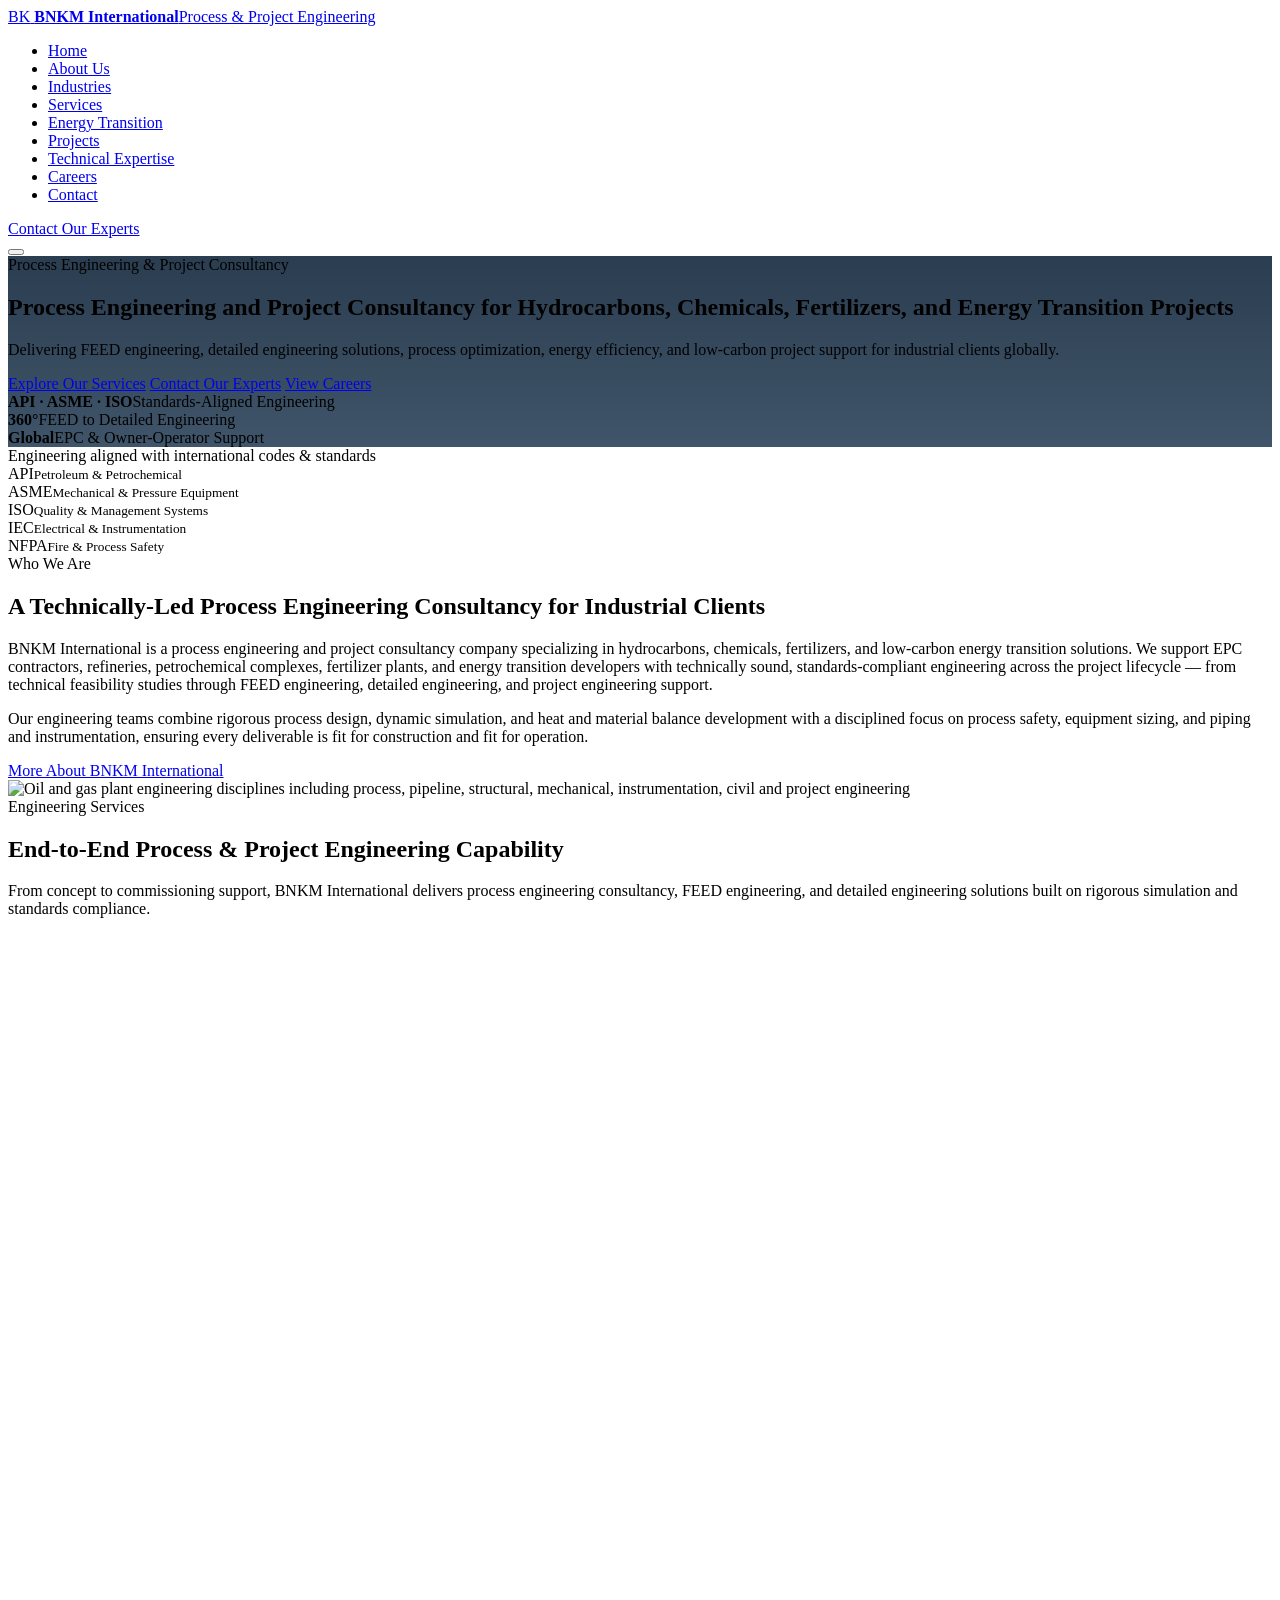
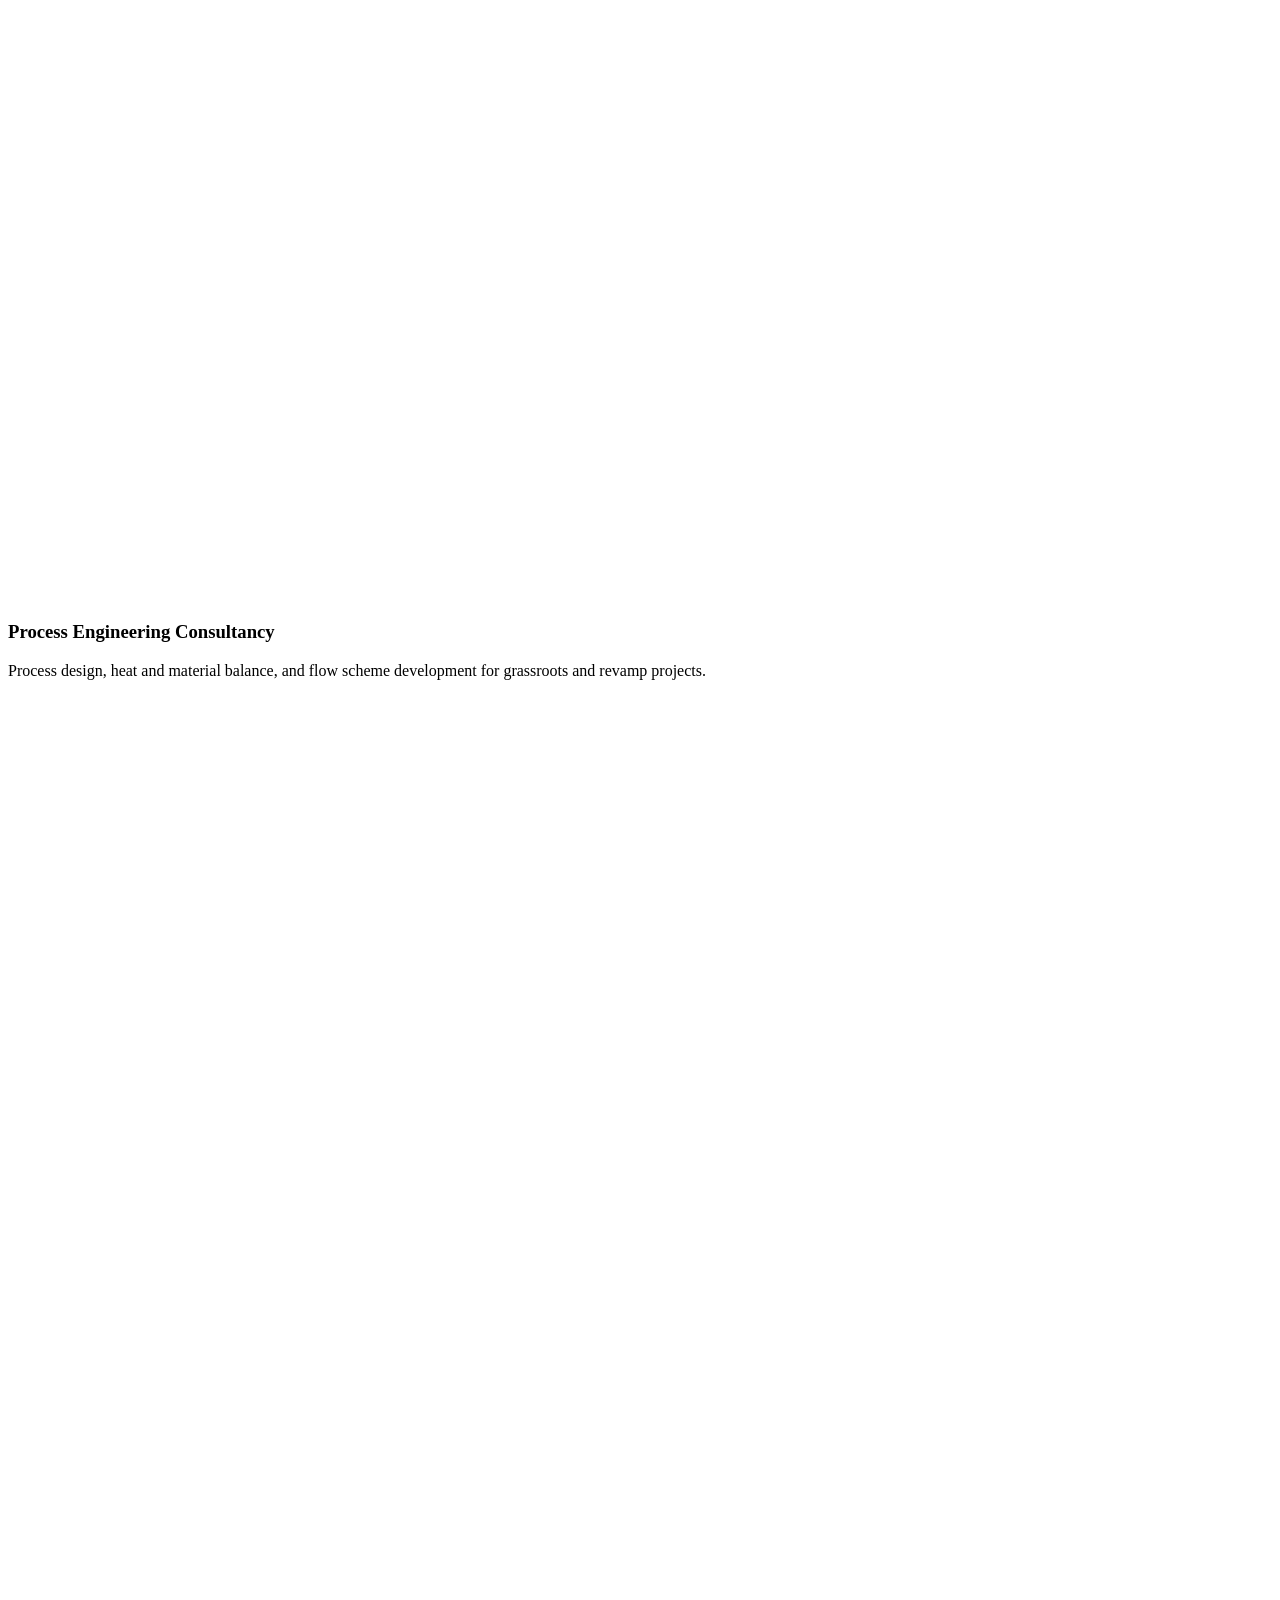
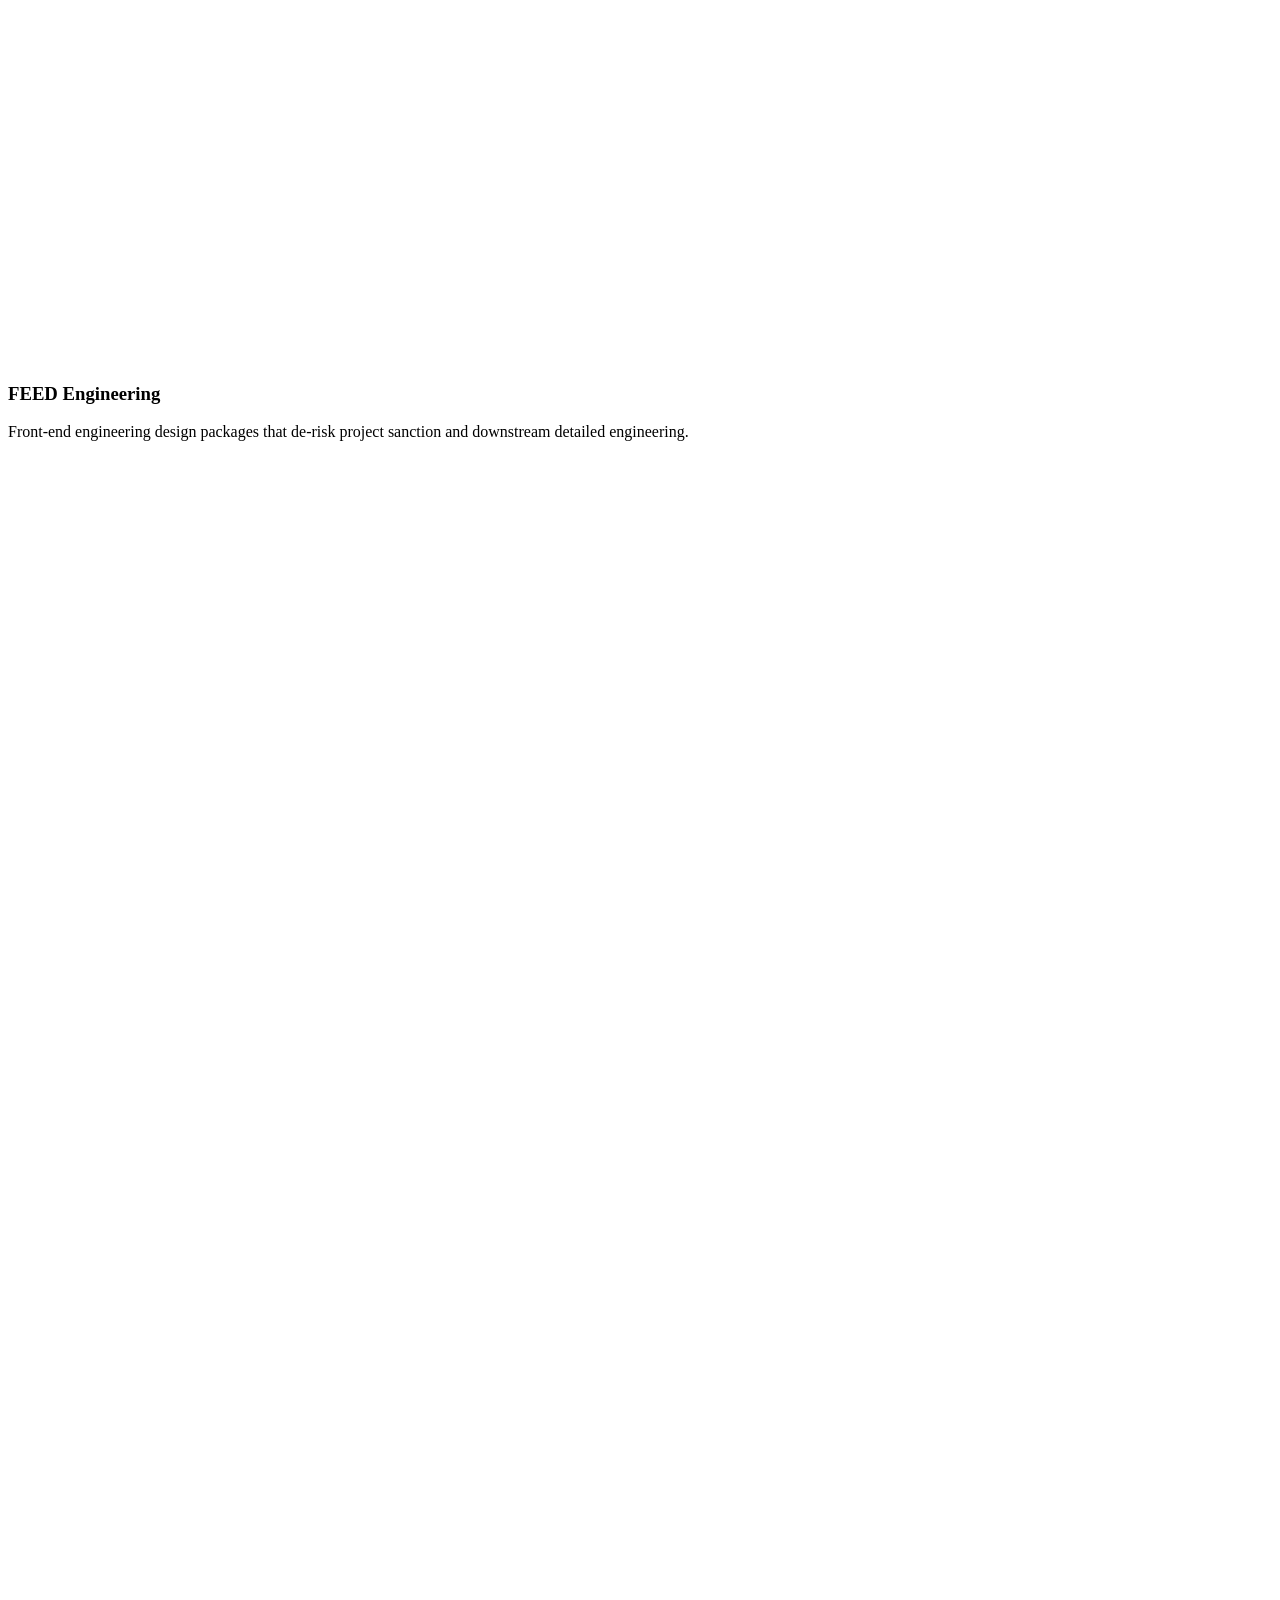
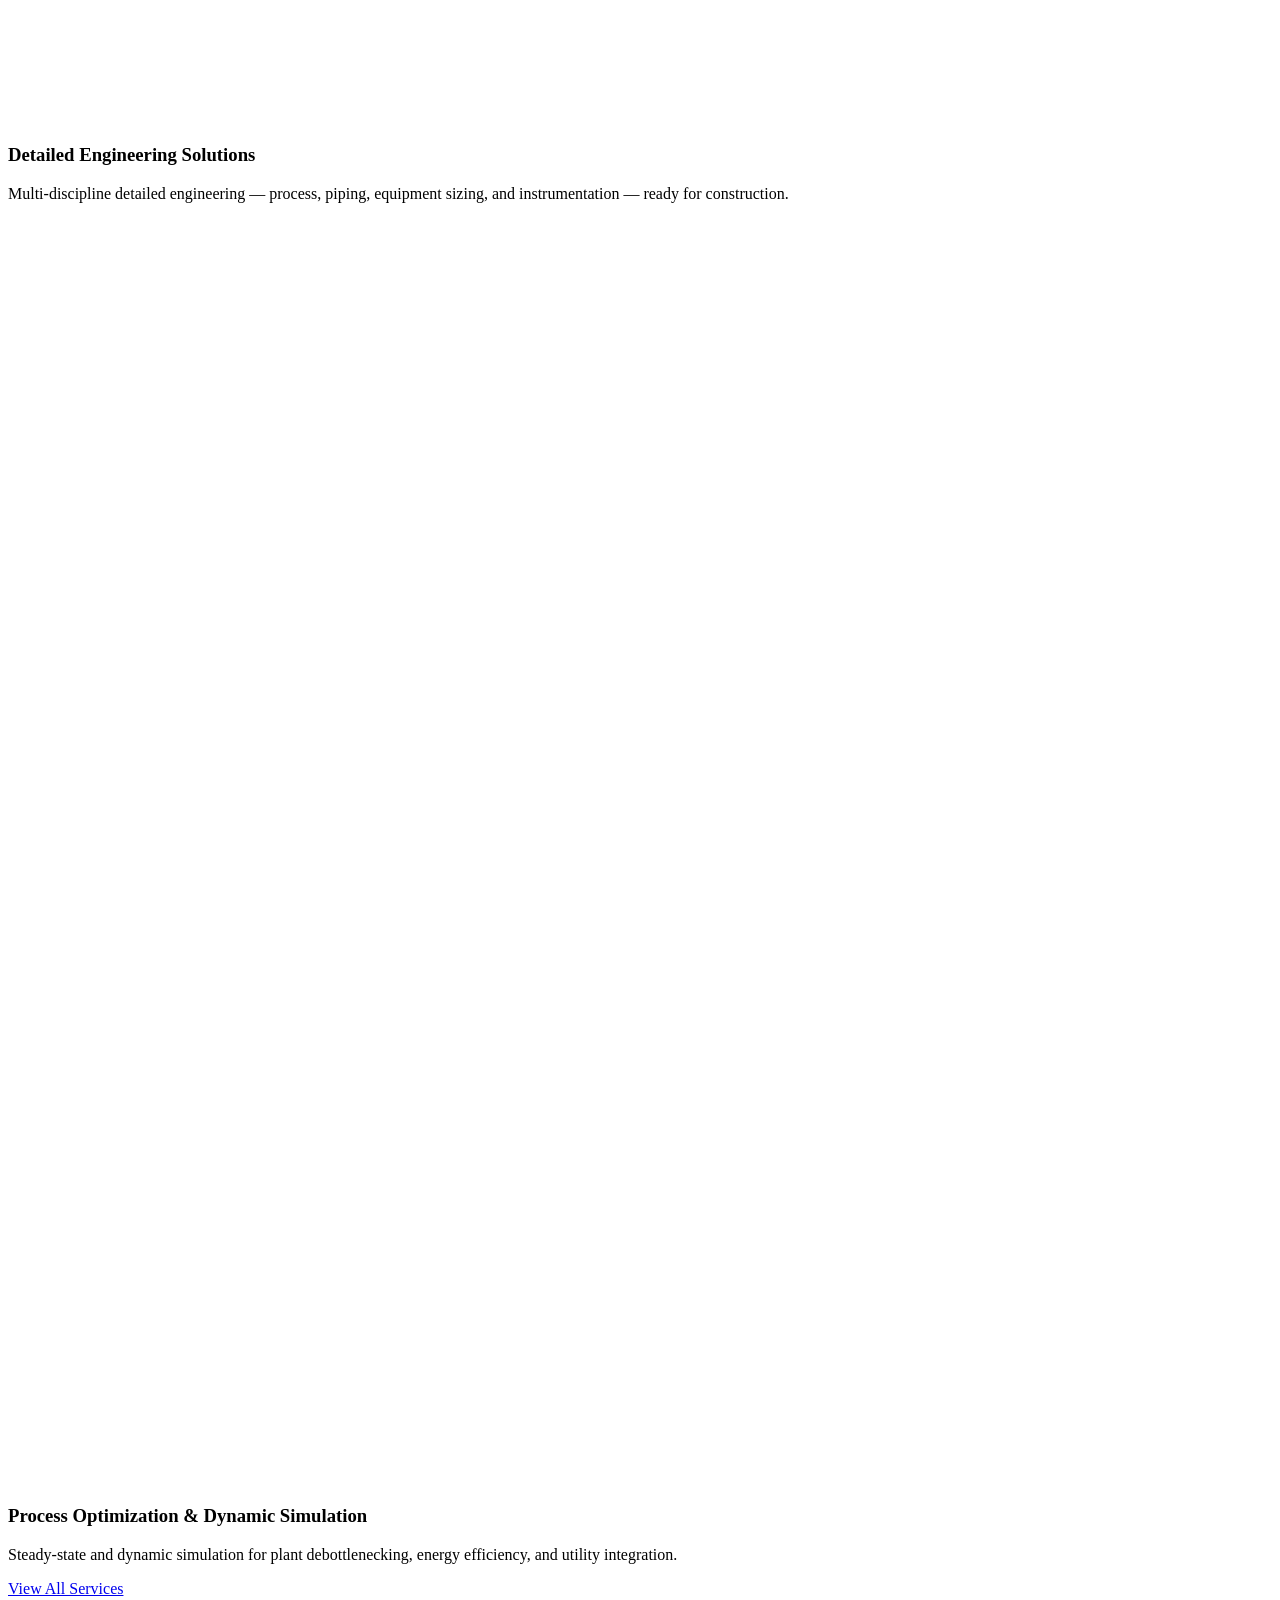
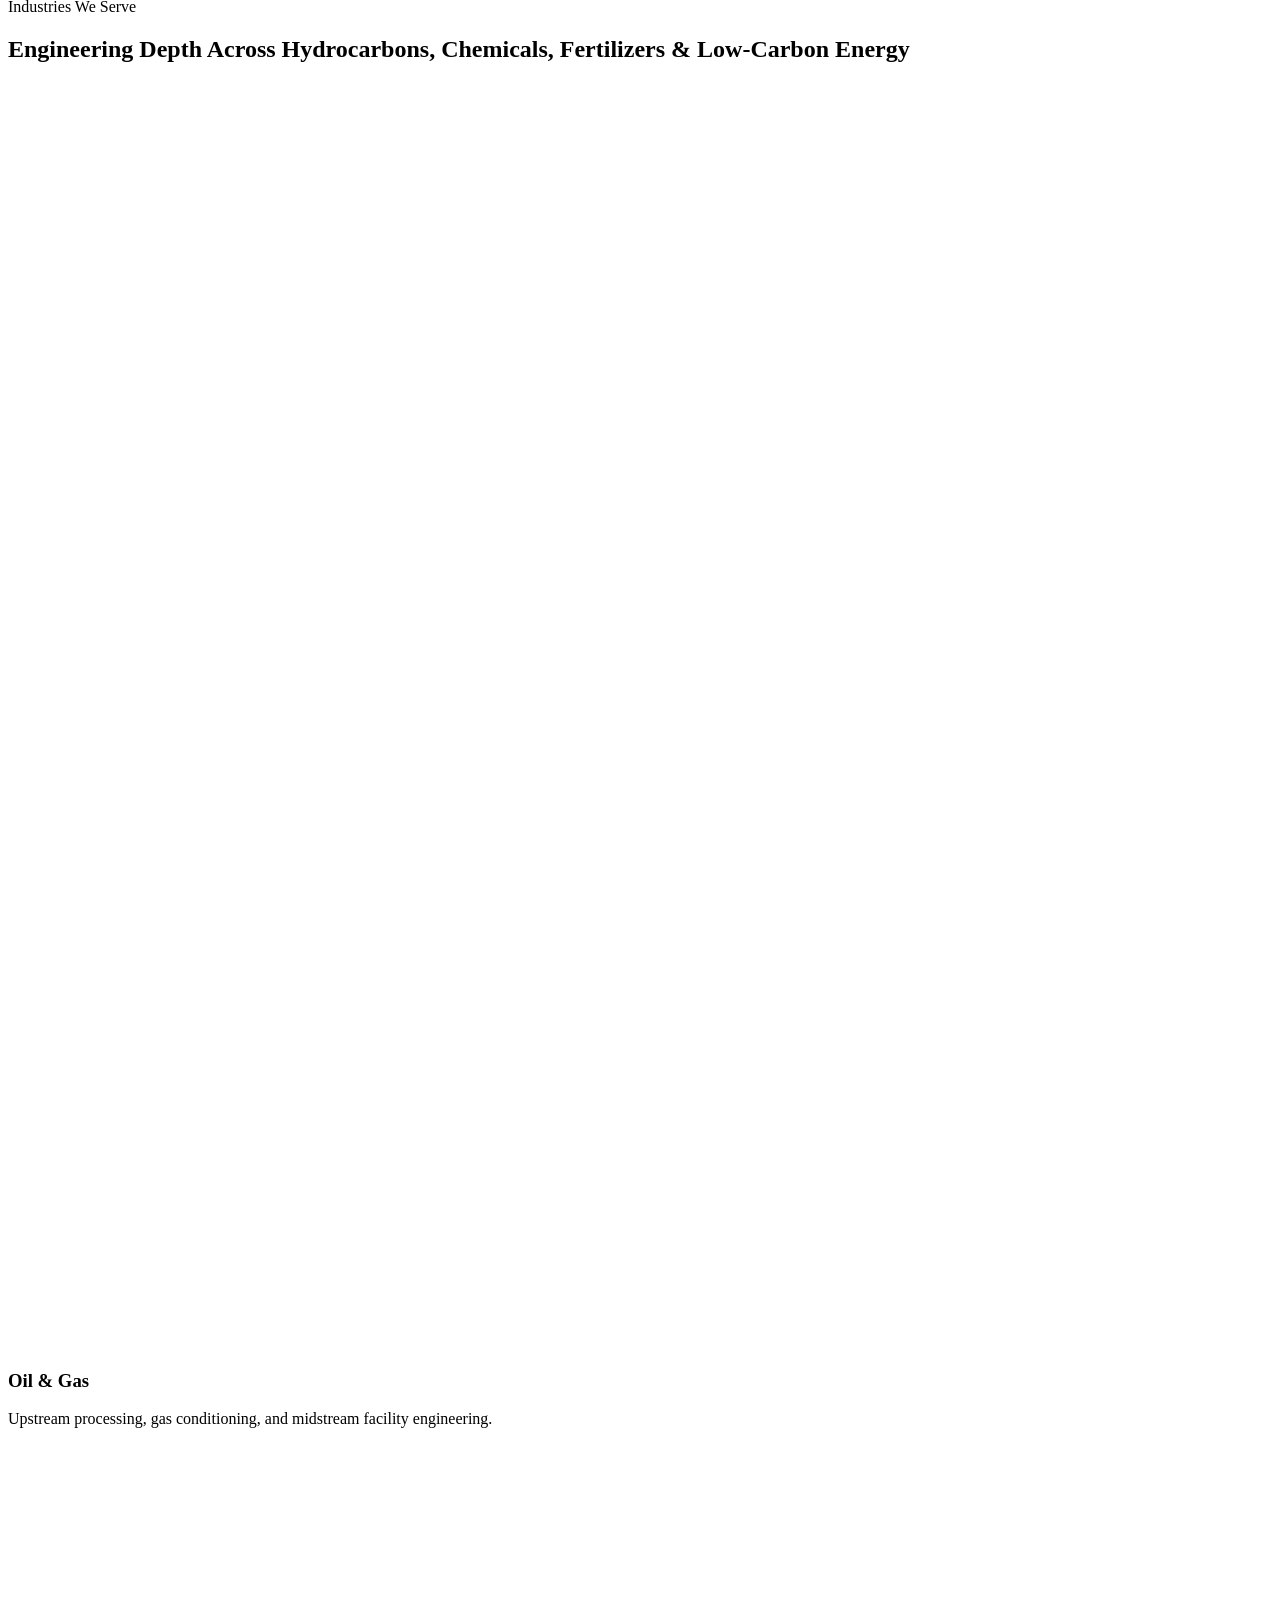
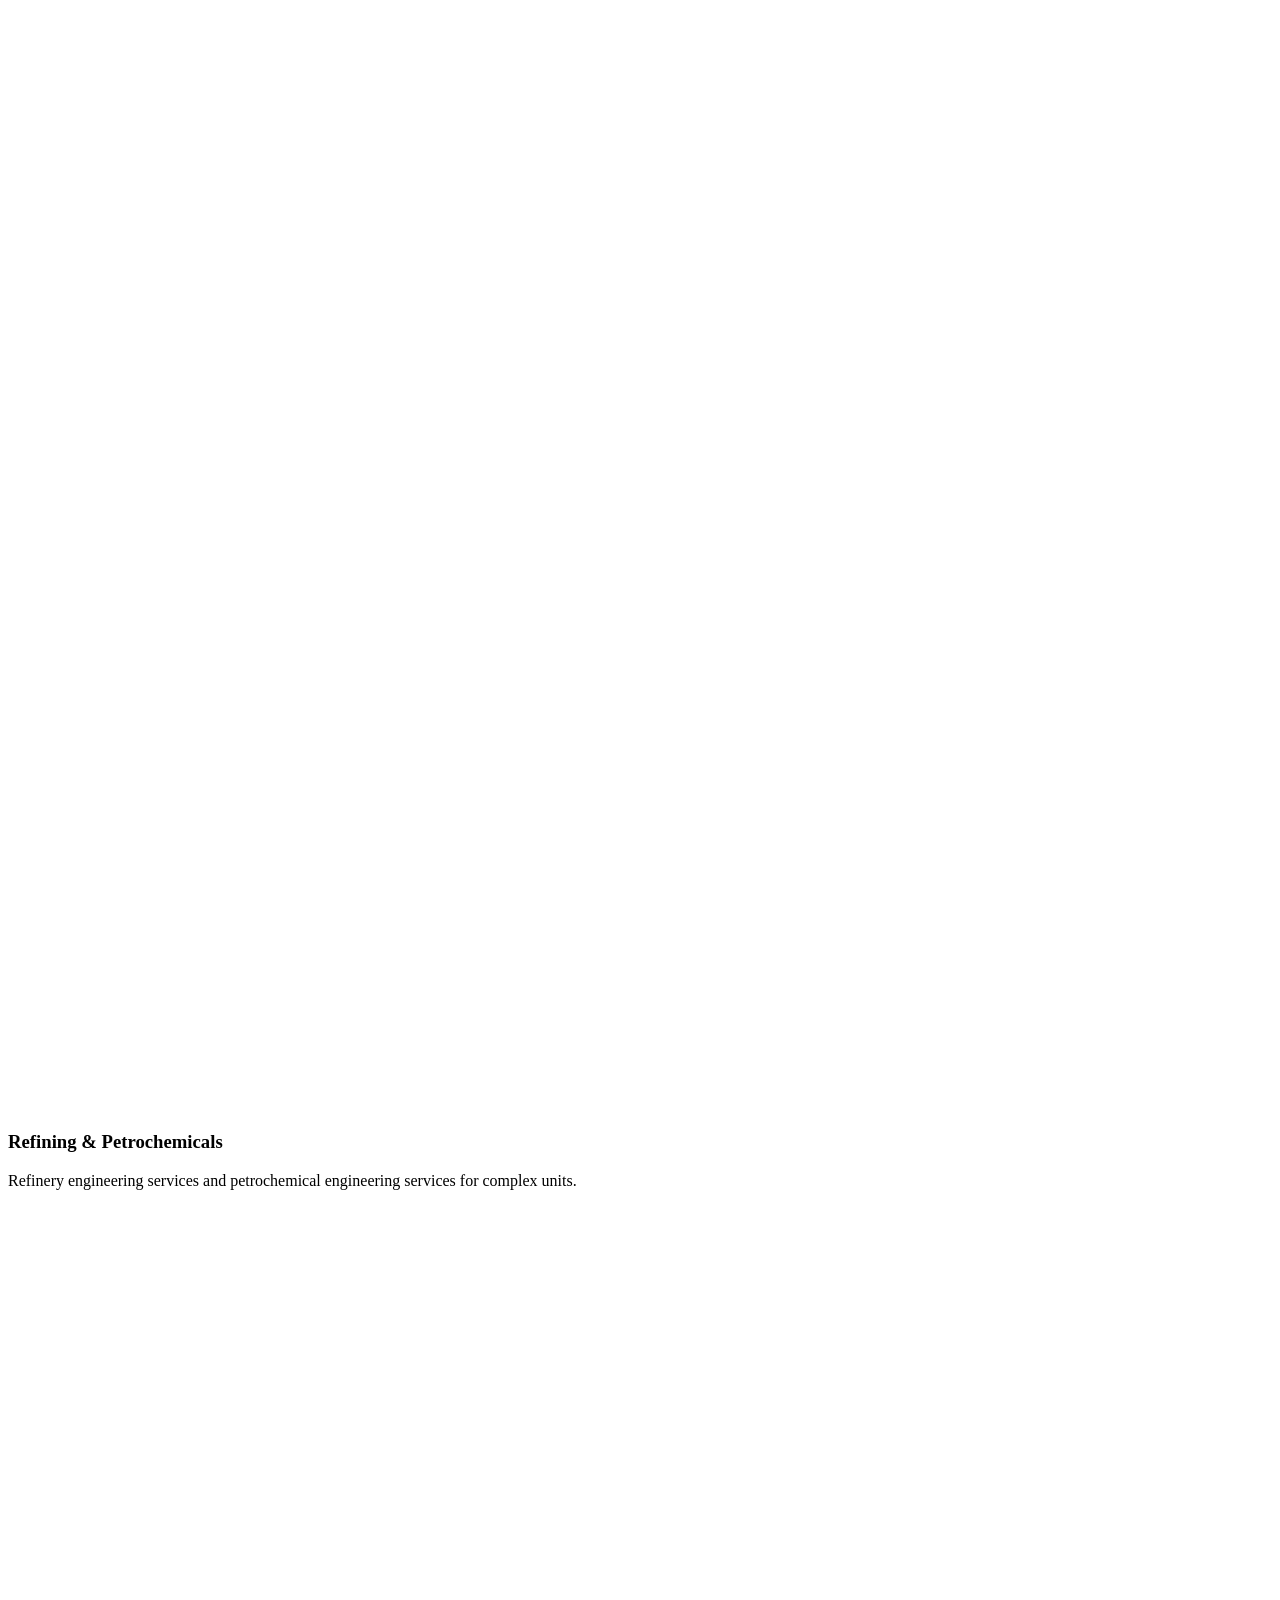
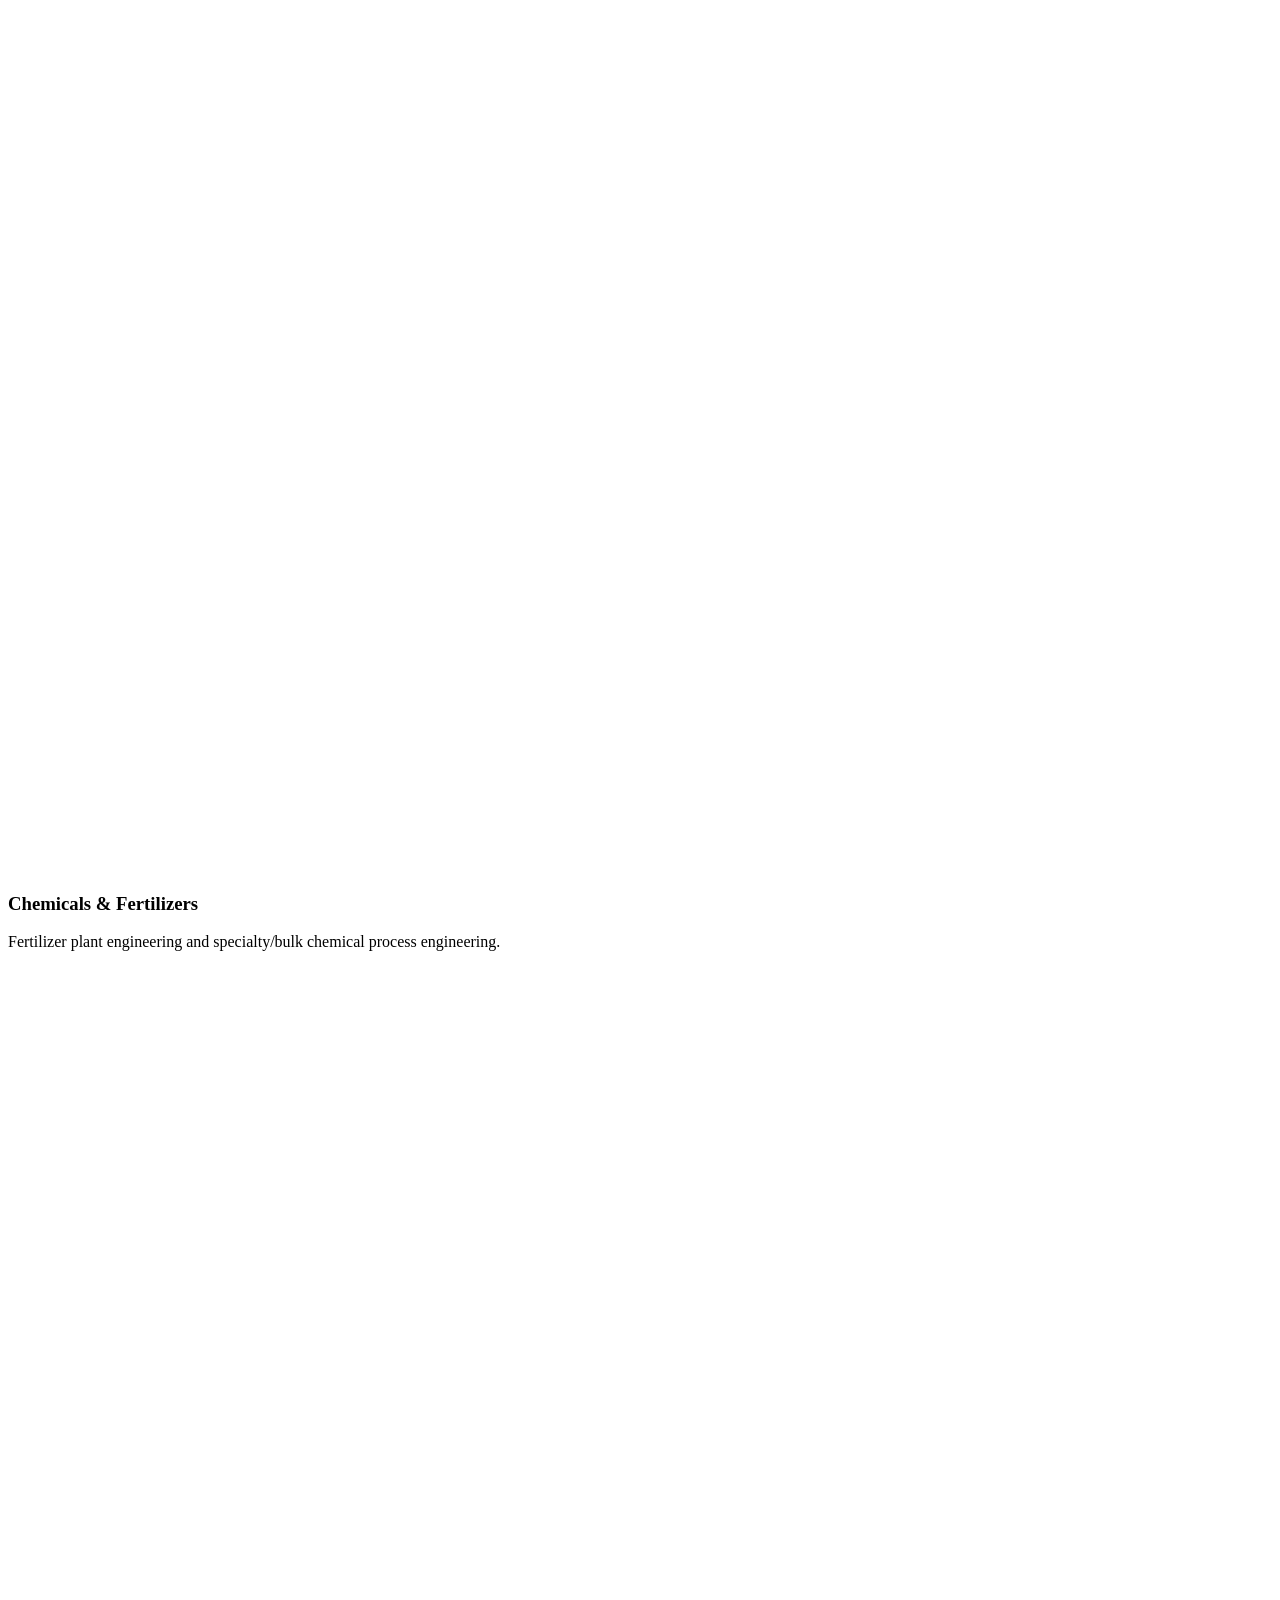
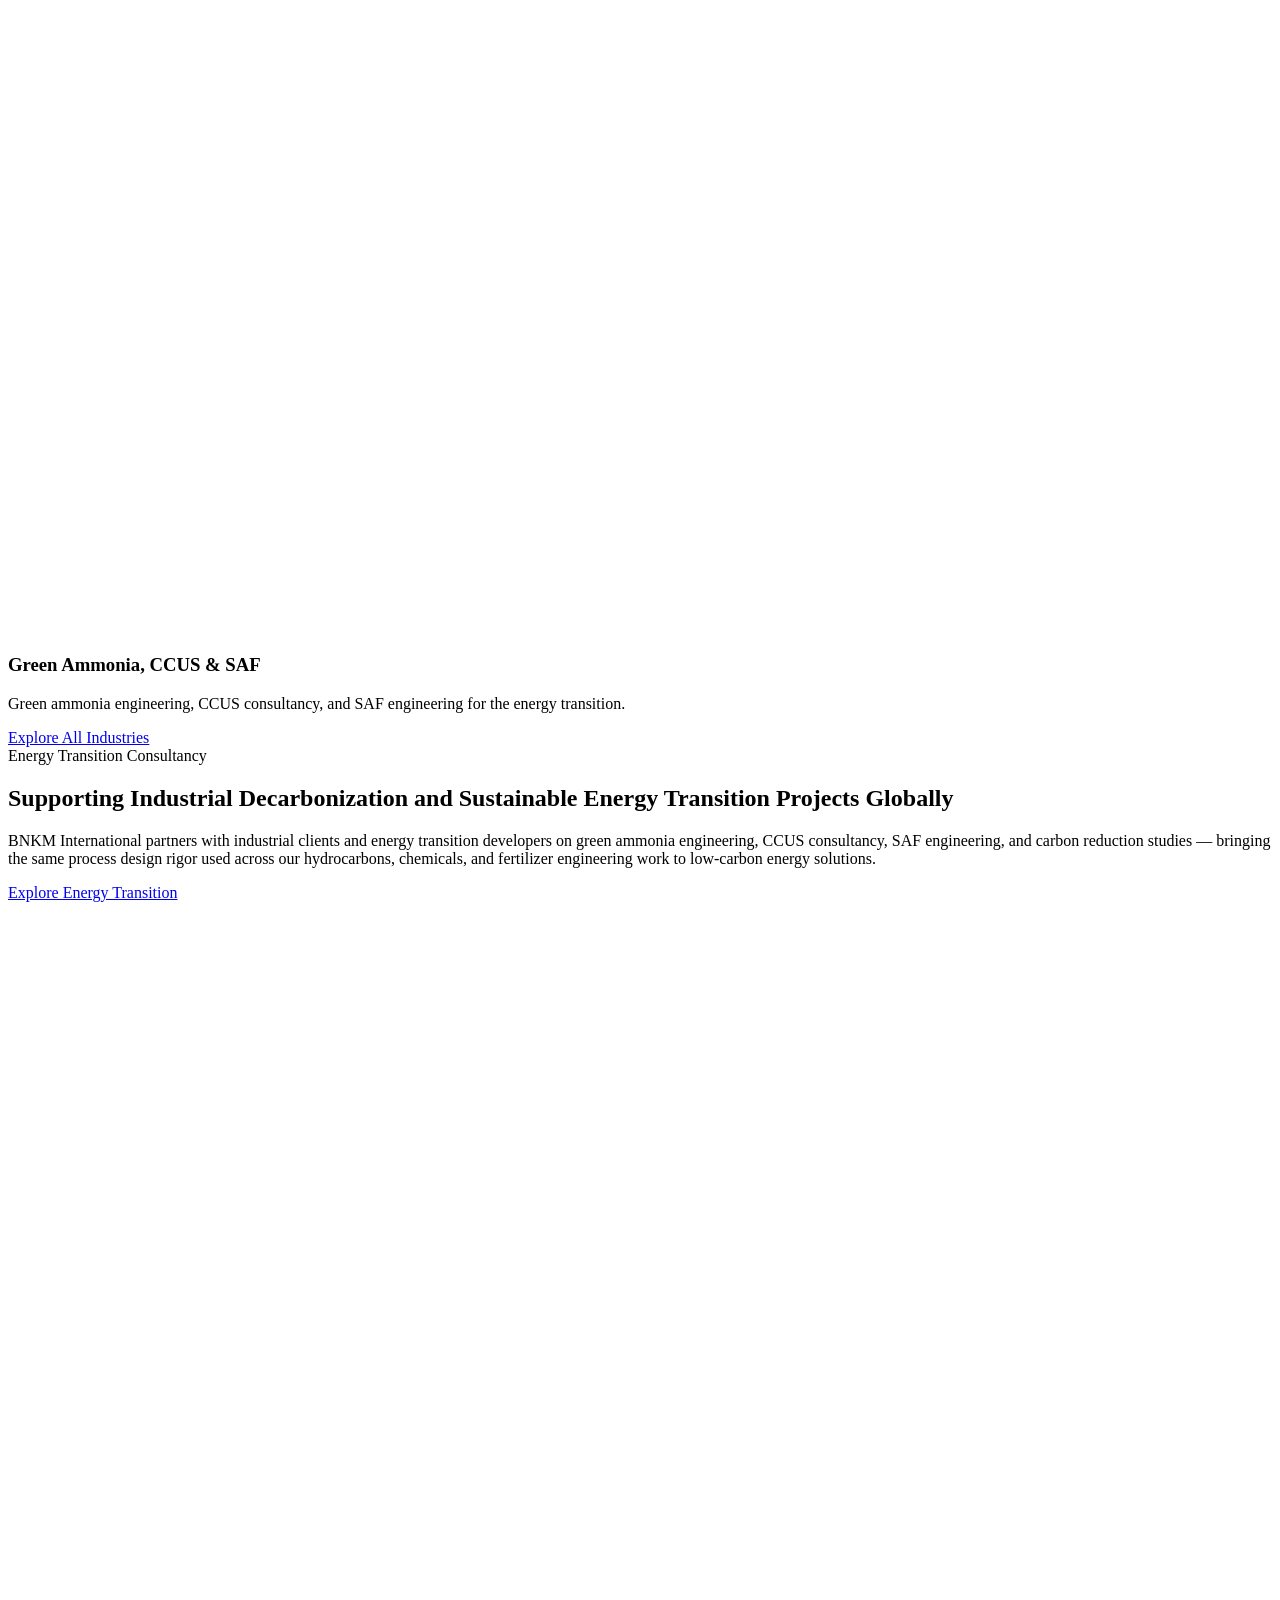
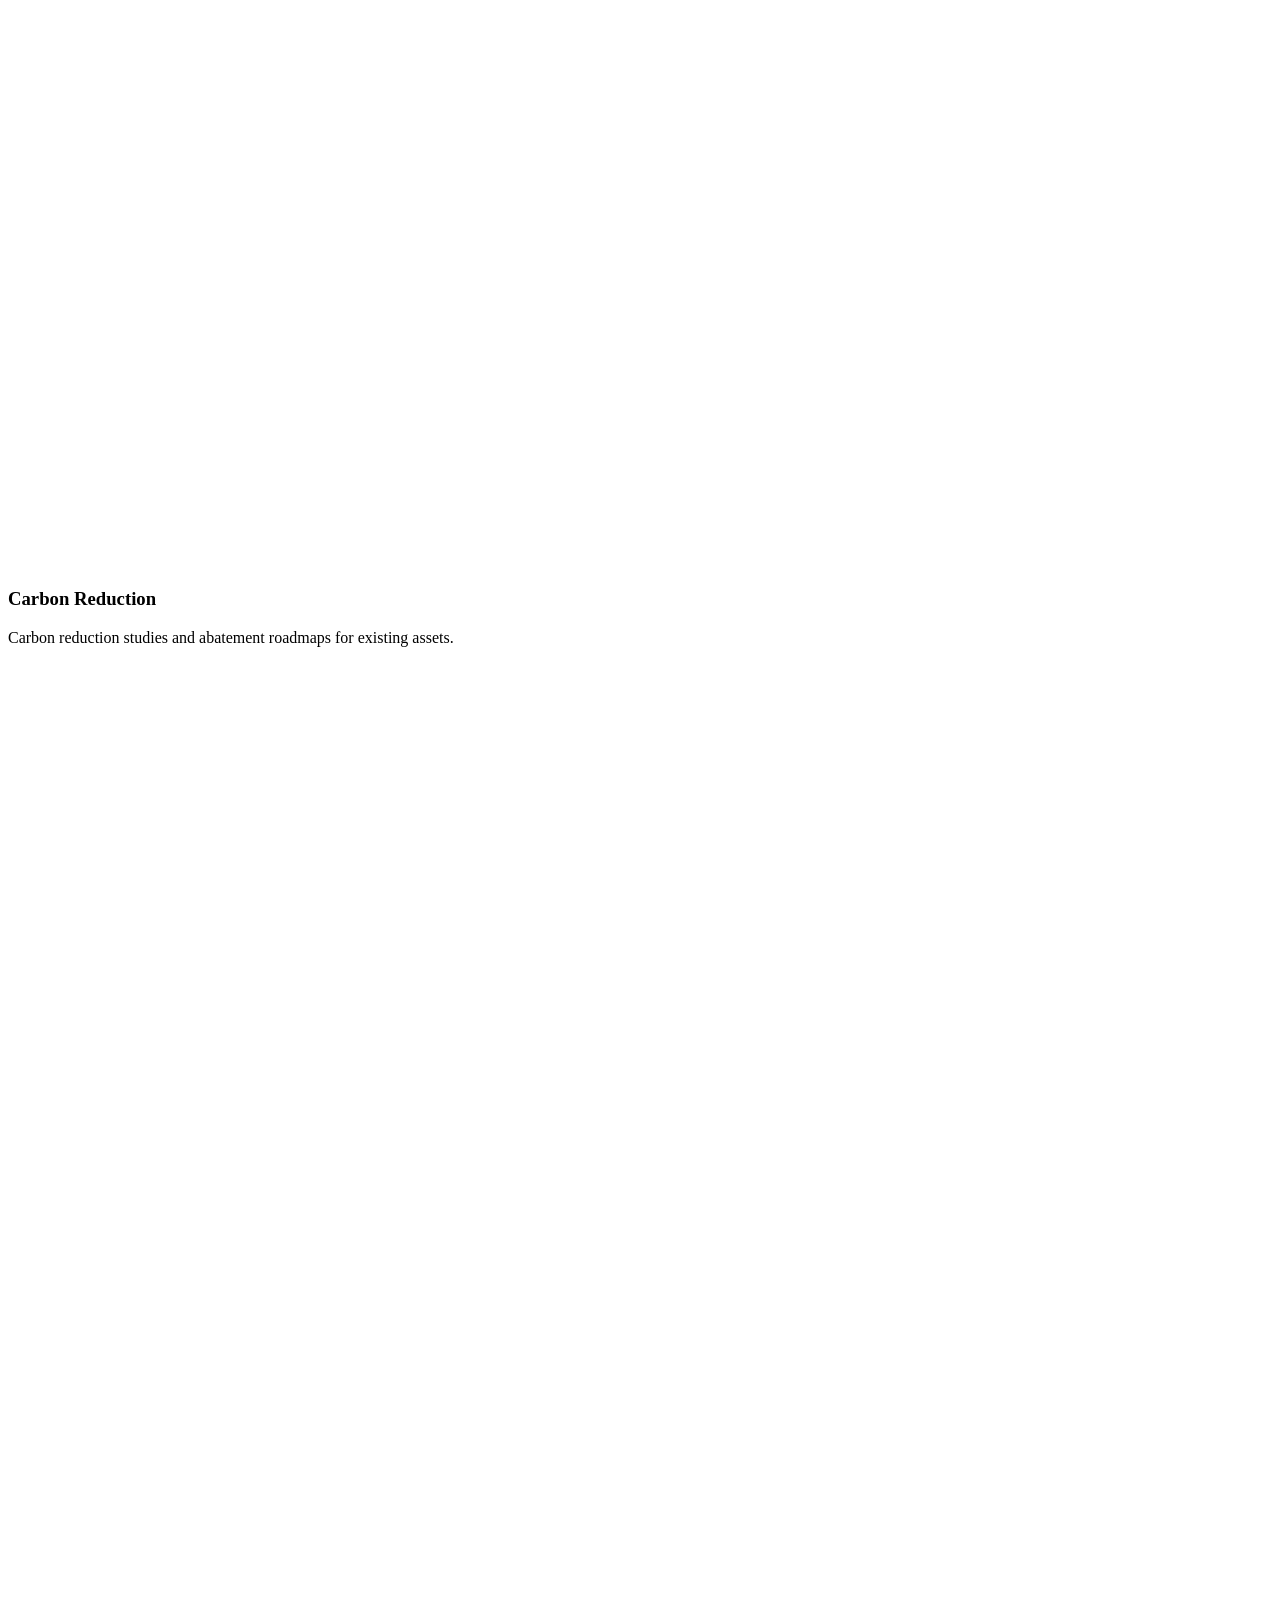
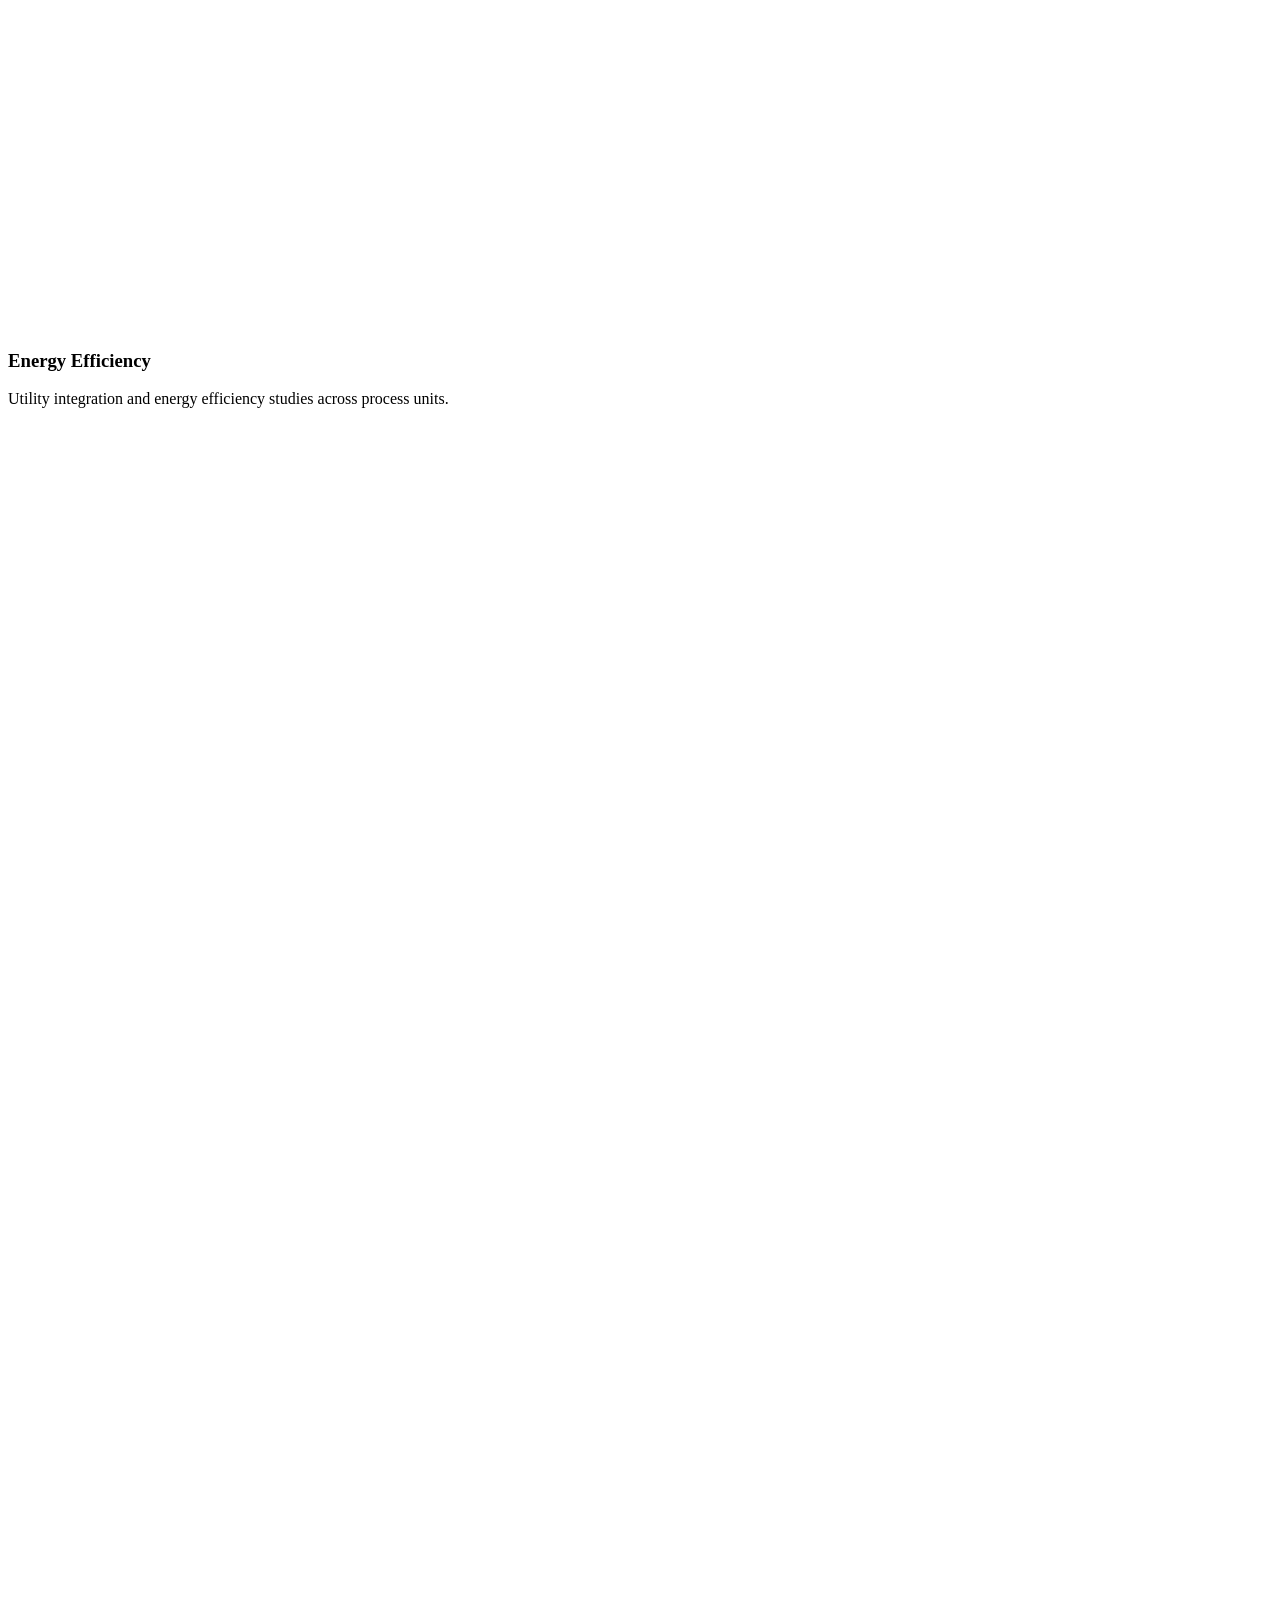
==== index.html @ 50b2b44b "Add files via upload" ====
<!DOCTYPE html>
<html lang="en">
<head>
<meta charset="UTF-8">
<meta name="viewport" content="width=device-width, initial-scale=1.0">
<title>Process Engineering Consultancy | Oil &amp; Gas, Fertilizer &amp; Energy Transition | BNKM International</title>
<meta name="description" content="BNKM International is a process engineering consultancy delivering FEED engineering, detailed engineering solutions, refinery engineering services, and energy transition consultancy for hydrocarbons, chemicals, fertilizers, green ammonia, CCUS and SAF projects worldwide.">
<meta name="keywords" content="Process Engineering Consultancy, FEED Engineering, Green Ammonia Engineering, CCUS Consultancy, Refinery Engineering Services, SAF Engineering, Detailed Engineering Solutions, Oil and Gas Engineering Consultancy, Fertilizer Plant Engineering, Petrochemical Engineering Services, Energy Transition Consultancy, Low Carbon Engineering Solutions">
<link rel="canonical" href="https://www.bnkminternational.com/">
<meta property="og:title" content="BNKM International — Process Engineering &amp; Project Consultancy">
<meta property="og:description" content="Delivering FEED engineering, detailed engineering solutions, process optimization and low-carbon project support for hydrocarbons, chemicals, fertilizers and energy transition clients globally.">
<meta property="og:type" content="website">
<link rel="stylesheet" href="css/style.css">
</head>
<body>

<header class="site-header">
  <div class="nav-wrap">
    <a href="index.html" class="brand">
      <span class="brand-mark">BK</span>
      <span class="brand-text"><strong>BNKM International</strong><span>Process &amp; Project Engineering</span></span>
    </a>
    <nav class="main-nav" aria-label="Primary">
      <ul>
        <li><a href="index.html" class="active">Home</a></li>
        <li><a href="about.html">About Us</a></li>
        <li><a href="industries.html">Industries</a></li>
        <li><a href="services.html">Services</a></li>
        <li><a href="energy-transition.html">Energy Transition</a></li>
        <li><a href="projects.html">Projects</a></li>
        <li><a href="technical-expertise.html">Technical Expertise</a></li>
        <li><a href="careers.html">Careers</a></li>
        <li><a href="contact.html">Contact</a></li>
      </ul>
    </nav>
    <div class="nav-cta">
      <a href="contact.html" class="btn btn-primary">Contact Our Experts</a>
    </div>
    <button class="nav-toggle" aria-label="Toggle navigation" aria-expanded="false">
      <span></span><span></span><span></span>
    </button>
  </div>
</header>

<main>

<!-- HERO -->
<section class="hero hero-photo" style="background-image: linear-gradient(rgba(6,27,49,0.85), rgba(10,37,64,0.78)), url('images/image_1.jpg');" role="img" aria-label="Process engineering consultancy for oil and gas industrial projects">
  <div class="container">
    <div class="hero-copy">
      <span class="eyebrow">Process Engineering &amp; Project Consultancy</span>
      <h1>Process Engineering and Project Consultancy for Hydrocarbons, Chemicals, Fertilizers, and Energy Transition Projects</h1>
      <p class="lead">Delivering FEED engineering, detailed engineering solutions, process optimization, energy efficiency, and low-carbon project support for industrial clients globally.</p>
      <div class="cta-row">
        <a href="services.html" class="btn btn-primary">Explore Our Services</a>
        <a href="contact.html" class="btn btn-outline">Contact Our Experts</a>
        <a href="careers.html" class="btn btn-outline">View Careers</a>
      </div>
      <div class="hero-stats">
        <div><strong>API · ASME · ISO</strong><span>Standards-Aligned Engineering</span></div>
        <div><strong>360°</strong><span>FEED to Detailed Engineering</span></div>
        <div><strong>Global</strong><span>EPC &amp; Owner-Operator Support</span></div>
      </div>
    </div>
  </div>
</section>

<!-- STANDARDS STRIP -->
<div class="container">
  <div class="standards-strip">
    <span class="label">Engineering aligned with international codes &amp; standards</span>
    <div class="standards-list">
      <div>API<small>Petroleum &amp; Petrochemical</small></div>
      <div>ASME<small>Mechanical &amp; Pressure Equipment</small></div>
      <div>ISO<small>Quality &amp; Management Systems</small></div>
      <div>IEC<small>Electrical &amp; Instrumentation</small></div>
      <div>NFPA<small>Fire &amp; Process Safety</small></div>
    </div>
  </div>
</div>

<!-- INTRO / WHO WE ARE -->
<section>
  <div class="container split">
    <div class="reveal">
      <span class="eyebrow">Who We Are</span>
      <h2>A Technically-Led Process Engineering Consultancy for Industrial Clients</h2>
      <p>BNKM International is a process engineering and project consultancy company specializing in hydrocarbons, chemicals, fertilizers, and low-carbon energy transition solutions. We support EPC contractors, refineries, petrochemical complexes, fertilizer plants, and energy transition developers with technically sound, standards-compliant engineering across the project lifecycle — from technical feasibility studies through FEED engineering, detailed engineering, and project engineering support.</p>
      <p style="margin-top:14px;">Our engineering teams combine rigorous process design, dynamic simulation, and heat and material balance development with a disciplined focus on process safety, equipment sizing, and piping and instrumentation, ensuring every deliverable is fit for construction and fit for operation.</p>
      <div class="cta-row">
        <a href="about.html" class="btn btn-navy">More About BNKM International</a>
      </div>
    </div>
    <div class="split-media split-media-contain reveal">
      <img src="images/image_7.png" alt="Oil and gas plant engineering disciplines including process, pipeline, structural, mechanical, instrumentation, civil and project engineering" loading="lazy">
    </div>
  </div>
</section>

<!-- SERVICES OVERVIEW -->
<section class="bg-steel">
  <div class="container">
    <div class="section-head center">
      <span class="eyebrow">Engineering Services</span>
      <h2>End-to-End Process &amp; Project Engineering Capability</h2>
      <p>From concept to commissioning support, BNKM International delivers process engineering consultancy, FEED engineering, and detailed engineering solutions built on rigorous simulation and standards compliance.</p>
    </div>
    <div class="grid-4">
      <div class="card reveal">
        <div class="icon-box"><svg viewBox="0 0 24 24" fill="none" stroke-width="2" stroke-linecap="round" stroke-linejoin="round"><circle cx="12" cy="12" r="3"/><path d="M19.4 15a1.65 1.65 0 0 0 .33 1.82l.06.06a2 2 0 1 1-2.83 2.83l-.06-.06a1.65 1.65 0 0 0-1.82-.33 1.65 1.65 0 0 0-1 1.51V21a2 2 0 1 1-4 0v-.09a1.65 1.65 0 0 0-1-1.51 1.65 1.65 0 0 0-1.82.33l-.06.06a2 2 0 1 1-2.83-2.83l.06-.06a1.65 1.65 0 0 0 .33-1.82 1.65 1.65 0 0 0-1.51-1H3a2 2 0 1 1 0-4h.09a1.65 1.65 0 0 0 1.51-1 1.65 1.65 0 0 0-.33-1.82l-.06-.06a2 2 0 1 1 2.83-2.83l.06.06a1.65 1.65 0 0 0 1.82.33h0a1.65 1.65 0 0 0 1-1.51V3a2 2 0 1 1 4 0v.09a1.65 1.65 0 0 0 1 1.51 1.65 1.65 0 0 0 1.82-.33l.06-.06a2 2 0 1 1 2.83 2.83l-.06.06a1.65 1.65 0 0 0-.33 1.82v0a1.65 1.65 0 0 0 1.51 1H21a2 2 0 1 1 0 4h-.09a1.65 1.65 0 0 0-1.51 1z"/></svg></div>
        <h3>Process Engineering Consultancy</h3>
        <p>Process design, heat and material balance, and flow scheme development for grassroots and revamp projects.</p>
      </div>
      <div class="card reveal">
        <div class="icon-box"><svg viewBox="0 0 24 24" fill="none" stroke-width="2" stroke-linecap="round" stroke-linejoin="round"><path d="M14 2H6a2 2 0 0 0-2 2v16a2 2 0 0 0 2 2h12a2 2 0 0 0 2-2V8z"/><path d="M14 2v6h6"/><line x1="9" y1="13" x2="15" y2="13"/><line x1="9" y1="17" x2="15" y2="17"/></svg></div>
        <h3>FEED Engineering</h3>
        <p>Front-end engineering design packages that de-risk project sanction and downstream detailed engineering.</p>
      </div>
      <div class="card reveal">
        <div class="icon-box"><svg viewBox="0 0 24 24" fill="none" stroke-width="2" stroke-linecap="round" stroke-linejoin="round"><path d="M3 3v18h18"/><path d="M7 15l3-4 3 3 5-7"/></svg></div>
        <h3>Detailed Engineering Solutions</h3>
        <p>Multi-discipline detailed engineering — process, piping, equipment sizing, and instrumentation — ready for construction.</p>
      </div>
      <div class="card reveal">
        <div class="icon-box"><svg viewBox="0 0 24 24" fill="none" stroke-width="2" stroke-linecap="round" stroke-linejoin="round"><path d="M12 2a10 10 0 1 0 10 10"/><path d="M12 2v10l7 4"/></svg></div>
        <h3>Process Optimization &amp; Dynamic Simulation</h3>
        <p>Steady-state and dynamic simulation for plant debottlenecking, energy efficiency, and utility integration.</p>
      </div>
    </div>
    <div class="cta-row" style="justify-content:center;">
      <a href="services.html" class="btn btn-navy">View All Services</a>
    </div>
  </div>
</section>

<!-- INDUSTRIES STRIP -->
<section>
  <div class="container">
    <div class="section-head center">
      <span class="eyebrow">Industries We Serve</span>
      <h2>Engineering Depth Across Hydrocarbons, Chemicals, Fertilizers &amp; Low-Carbon Energy</h2>
    </div>
    <div class="grid-4">
      <div class="card reveal"><div class="icon-box alt"><svg viewBox="0 0 24 24" fill="none" stroke-width="2" stroke-linecap="round" stroke-linejoin="round"><path d="M8.5 14.5A2.5 2.5 0 0 0 11 12c0-1.38-.5-2-1-3-1.072-2.143-.224-4.054 2-6 .5 2.5 2 4.9 4 6.5 2 1.6 3 3.5 3 5.5a7 7 0 1 1-14 0c0-1.153.433-2.294 1-3a2.5 2.5 0 0 0 2.5 2.5z"/></svg></div><h3>Oil &amp; Gas</h3><p>Upstream processing, gas conditioning, and midstream facility engineering.</p></div>
      <div class="card reveal"><div class="icon-box alt"><svg viewBox="0 0 24 24" fill="none" stroke-width="2" stroke-linecap="round" stroke-linejoin="round"><rect x="2" y="10" width="6" height="10"/><path d="M8 10 20 4v16H8"/><line x1="12" y1="10" x2="12" y2="20"/><line x1="16" y1="8" x2="16" y2="20"/></svg></div><h3>Refining &amp; Petrochemicals</h3><p>Refinery engineering services and petrochemical engineering services for complex units.</p></div>
      <div class="card reveal"><div class="icon-box alt"><svg viewBox="0 0 24 24" fill="none" stroke-width="2" stroke-linecap="round" stroke-linejoin="round"><path d="M9 3h6v4l4 12H5L9 7z"/><line x1="9" y1="11" x2="15" y2="11"/></svg></div><h3>Chemicals &amp; Fertilizers</h3><p>Fertilizer plant engineering and specialty/bulk chemical process engineering.</p></div>
      <div class="card reveal"><div class="icon-box alt"><svg viewBox="0 0 24 24" fill="none" stroke-width="2" stroke-linecap="round" stroke-linejoin="round"><path d="M11 20A7 7 0 0 1 9.8 6.1C15.5 5 17 4.48 19 2c1 2 2 4.18 2 8 0 5.5-4.78 10-10 10z"/><path d="M2 21c0-3 1.85-5.36 5.08-6C9.5 14.52 11 13.9 11 11.5"/></svg></div><h3>Green Ammonia, CCUS &amp; SAF</h3><p>Green ammonia engineering, CCUS consultancy, and SAF engineering for the energy transition.</p></div>
    </div>
    <div class="cta-row" style="justify-content:center;">
      <a href="industries.html" class="btn btn-ghost">Explore All Industries</a>
    </div>
  </div>
</section>

<!-- SUSTAINABILITY / ENERGY TRANSITION BAND -->
<section class="bg-navy">
  <div class="container split">
    <div class="reveal">
      <span class="eyebrow">Energy Transition Consultancy</span>
      <h2>Supporting Industrial Decarbonization and Sustainable Energy Transition Projects Globally</h2>
      <p>BNKM International partners with industrial clients and energy transition developers on green ammonia engineering, CCUS consultancy, SAF engineering, and carbon reduction studies — bringing the same process design rigor used across our hydrocarbons, chemicals, and fertilizer engineering work to low-carbon energy solutions.</p>
      <div class="cta-row">
        <a href="energy-transition.html" class="btn btn-primary">Explore Energy Transition</a>
      </div>
    </div>
    <div class="grid-2 reveal">
      <div class="card"><div class="icon-box"><svg viewBox="0 0 24 24" fill="none" stroke-width="2" stroke-linecap="round" stroke-linejoin="round"><circle cx="12" cy="12" r="10"/><path d="M12 6v6l4 2"/></svg></div><h3>Carbon Reduction</h3><p>Carbon reduction studies and abatement roadmaps for existing assets.</p></div>
      <div class="card"><div class="icon-box"><svg viewBox="0 0 24 24" fill="none" stroke-width="2" stroke-linecap="round" stroke-linejoin="round"><path d="M13 2 3 14h9l-1 8 10-12h-9z"/></svg></div><h3>Energy Efficiency</h3><p>Utility integration and energy efficiency studies across process units.</p></div>
      <div class="card"><div class="icon-box"><svg viewBox="0 0 24 24" fill="none" stroke-width="2" stroke-linecap="round" stroke-linejoin="round"><path d="M2 12h6l3-9 4 18 3-9h4"/></svg></div><h3>CCUS Consultancy</h3><p>Carbon capture, utilization and storage integration studies.</p></div>
      <div class="card"><div class="icon-box"><svg viewBox="0 0 24 24" fill="none" stroke-width="2" stroke-linecap="round" stroke-linejoin="round"><path d="M12 22s8-4.5 8-11V5l-8-3-8 3v6c0 6.5 8 11 8 11z"/></svg></div><h3>Process Safety</h3><p>Standards-compliant safety studies across low-carbon facilities.</p></div>
    </div>
  </div>
</section>

<!-- WHY BNKM -->
<section>
  <div class="container">
    <div class="section-head center">
      <span class="eyebrow">Why BNKM International</span>
      <h2>Standards-Compliant Engineering, Delivered With Technical Rigor</h2>
    </div>
    <div class="grid-3">
      <div class="card reveal"><div class="icon-box alt"><svg viewBox="0 0 24 24" fill="none" stroke-width="2" stroke-linecap="round" stroke-linejoin="round"><path d="M9 11l3 3L22 4"/><path d="M21 12v7a2 2 0 0 1-2 2H5a2 2 0 0 1-2-2V5a2 2 0 0 1 2-2h11"/></svg></div><h3>Codes &amp; Standards Compliance</h3><p>Engineering executed in line with API, ASME, ISO, IEC, and NFPA requirements and client-specific specifications.</p></div>
      <div class="card reveal"><div class="icon-box alt"><svg viewBox="0 0 24 24" fill="none" stroke-width="2" stroke-linecap="round" stroke-linejoin="round"><path d="M22 12h-4l-3 9L9 3l-3 9H2"/></svg></div><h3>Simulation-Led Design</h3><p>Dynamic simulation and steady-state modelling validate process design before capital is committed.</p></div>
      <div class="card reveal"><div class="icon-box alt"><svg viewBox="0 0 24 24" fill="none" stroke-width="2" stroke-linecap="round" stroke-linejoin="round"><circle cx="12" cy="8" r="5"/><path d="M20 21a8 8 0 1 0-16 0"/></svg></div><h3>Multi-Disciplinary Teams</h3><p>Process, piping, mechanical, electrical, instrumentation, and safety engineers working from one technical basis.</p></div>
    </div>
  </div>
</section>

<!-- CTA BAND -->
<section>
  <div class="container">
    <div class="cta-band reveal">
      <div>
        <h2>Have a Process Engineering or Project Consultancy Requirement?</h2>
        <p>Talk to our engineering team about FEED engineering, detailed engineering, or energy transition consultancy for your next project.</p>
      </div>
      <div class="cta-row" style="margin-top:0;">
        <a href="contact.html" class="btn btn-primary">Contact Our Experts</a>
        <a href="projects.html" class="btn btn-outline">View Our Projects</a>
      </div>
    </div>
  </div>
</section>

</main>

<footer class="site-footer">
  <div class="container">
    <div class="footer-grid">
      <div class="footer-brand">
        <a href="index.html" class="brand">
          <span class="brand-mark">BK</span>
          <span class="brand-text"><strong>BNKM International</strong><span>Process &amp; Project Engineering</span></span>
        </a>
        <p>A process engineering and project consultancy company specializing in hydrocarbons, chemicals, fertilizers, and low-carbon energy transition solutions.</p>
        <div class="footer-social">
          <a href="#" aria-label="LinkedIn">in</a>
          <a href="#" aria-label="X / Twitter">X</a>
          <a href="mailto:info@bnkminternational.com" aria-label="Email">@</a>
        </div>
      </div>
      <div class="footer-col">
        <h4>Quick Links</h4>
        <ul>
          <li><a href="about.html">About Us</a></li>
          <li><a href="technical-expertise.html">Technical Expertise</a></li>
          <li><a href="projects.html">Projects</a></li>
          <li><a href="careers.html">Careers</a></li>
          <li><a href="contact.html">Contact</a></li>
        </ul>
      </div>
      <div class="footer-col">
        <h4>Services</h4>
        <ul>
          <li><a href="services.html">Process Engineering Consultancy</a></li>
          <li><a href="services.html">FEED Engineering</a></li>
          <li><a href="services.html">Detailed Engineering Solutions</a></li>
          <li><a href="services.html">Process Safety &amp; Compliance</a></li>
        </ul>
      </div>
      <div class="footer-col">
        <h4>Industries</h4>
        <ul>
          <li><a href="industries.html">Oil &amp; Gas / Refining</a></li>
          <li><a href="industries.html">Petrochemicals &amp; Chemicals</a></li>
          <li><a href="industries.html">Fertilizers</a></li>
          <li><a href="energy-transition.html">Green Ammonia, CCUS &amp; SAF</a></li>
        </ul>
      </div>
      <div class="footer-col">
        <h4>Contact</h4>
        <ul class="footer-contact">
          <li><svg viewBox="0 0 24 24" fill="none" stroke-width="2" stroke-linecap="round" stroke-linejoin="round"><path d="M21 10c0 7-9 13-9 13s-9-6-9-13a9 9 0 1 1 18 0z"/><circle cx="12" cy="10" r="3"/></svg> Corporate Office, Business Bay, Dubai, UAE</li>
          <li><svg viewBox="0 0 24 24" fill="none" stroke-width="2" stroke-linecap="round" stroke-linejoin="round"><path d="M22 16.92v3a2 2 0 0 1-2.18 2 19.79 19.79 0 0 1-8.63-3.07 19.5 19.5 0 0 1-6-6 19.79 19.79 0 0 1-3.07-8.67A2 2 0 0 1 4.11 2h3a2 2 0 0 1 2 1.72c.127.96.361 1.903.7 2.81a2 2 0 0 1-.45 2.11L8.09 9.91a16 16 0 0 0 6 6l1.27-1.27a2 2 0 0 1 2.11-.45c.907.339 1.85.573 2.81.7A2 2 0 0 1 22 16.92z"/></svg> +971 4 000 0000</li>
          <li><svg viewBox="0 0 24 24" fill="none" stroke-width="2" stroke-linecap="round" stroke-linejoin="round"><path d="M4 4h16v16H4z" opacity="0"/><path d="M22 6 12 13 2 6"/><rect x="2" y="4" width="20" height="16" rx="2"/></svg> info@bnkminternational.com</li>
        </ul>
      </div>
    </div>
    <div class="footer-bottom">
      <p>&copy; <span data-year>2026</span> BNKM International. All rights reserved.</p>
      <div class="footer-legal"><a href="#">Privacy Policy</a><a href="#">Terms of Use</a></div>
    </div>
  </div>
</footer>

<script src="js/main.js"></script>
</body>
</html>
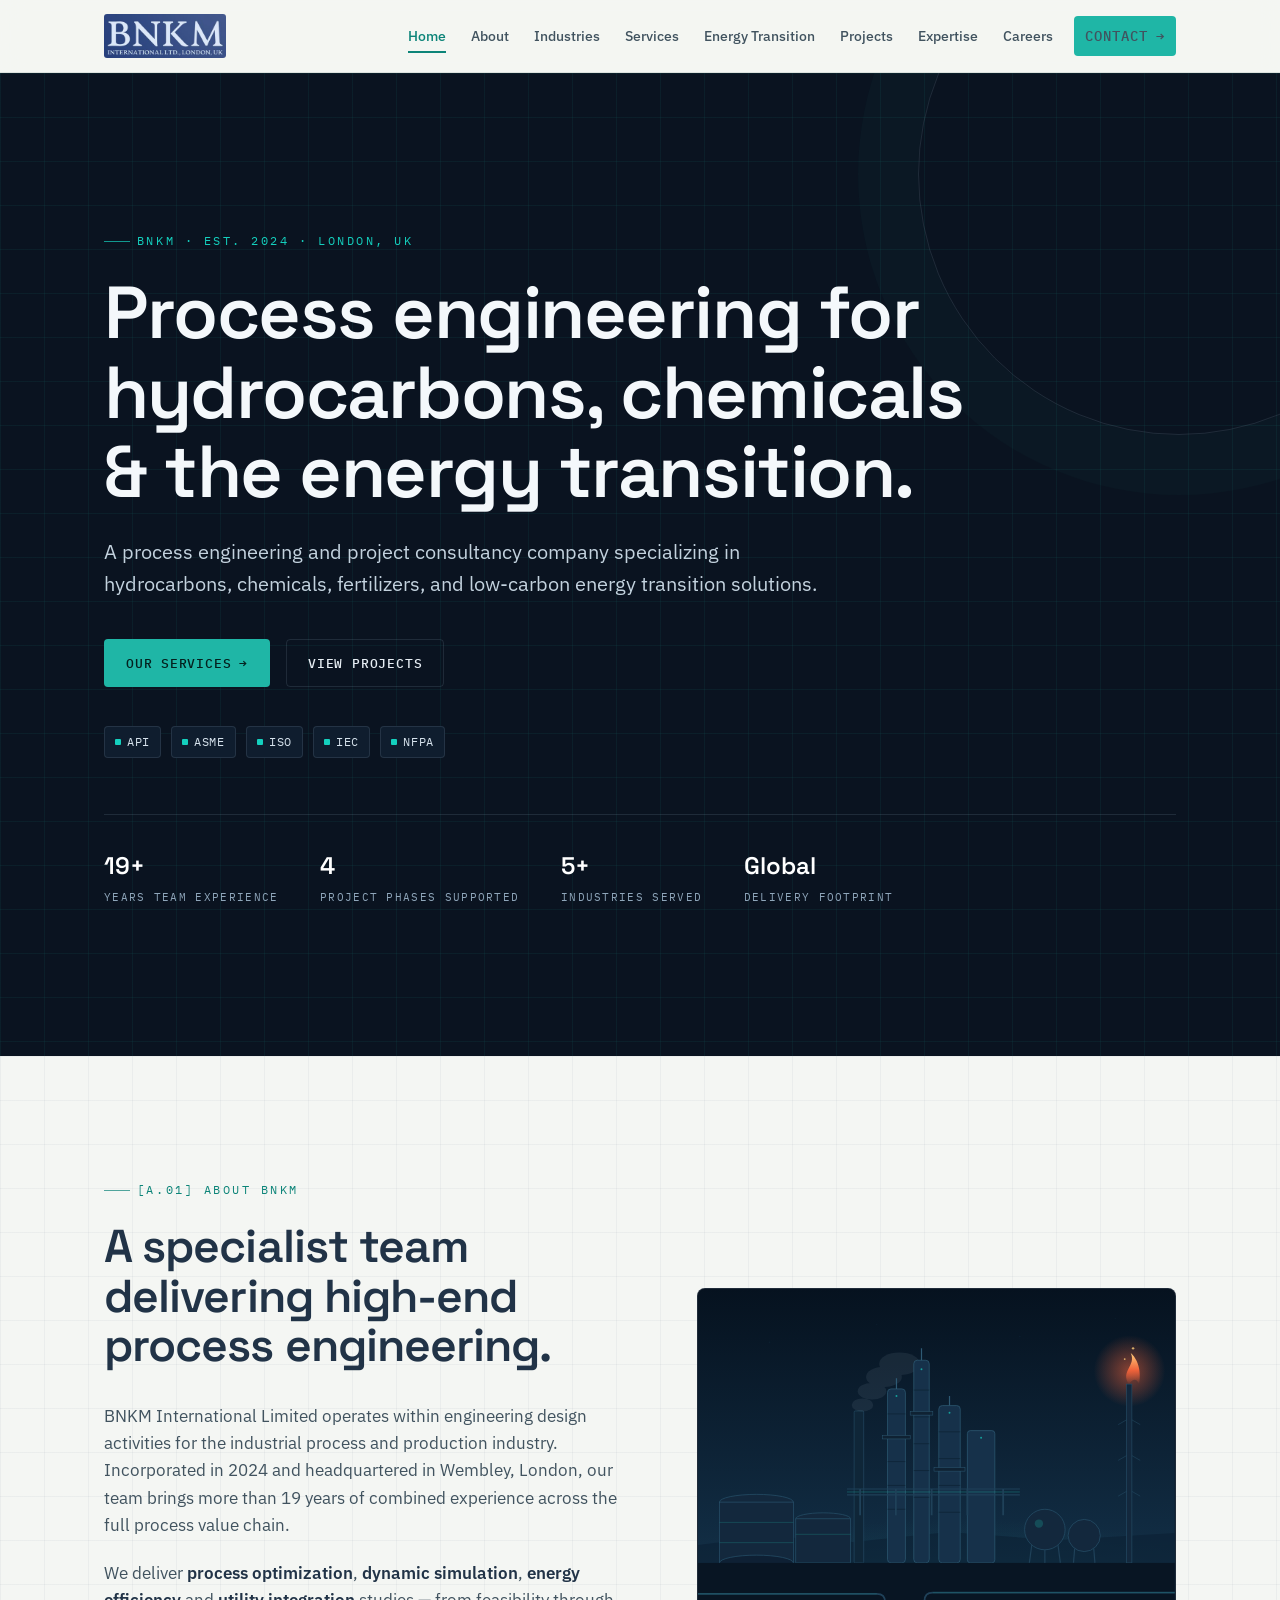
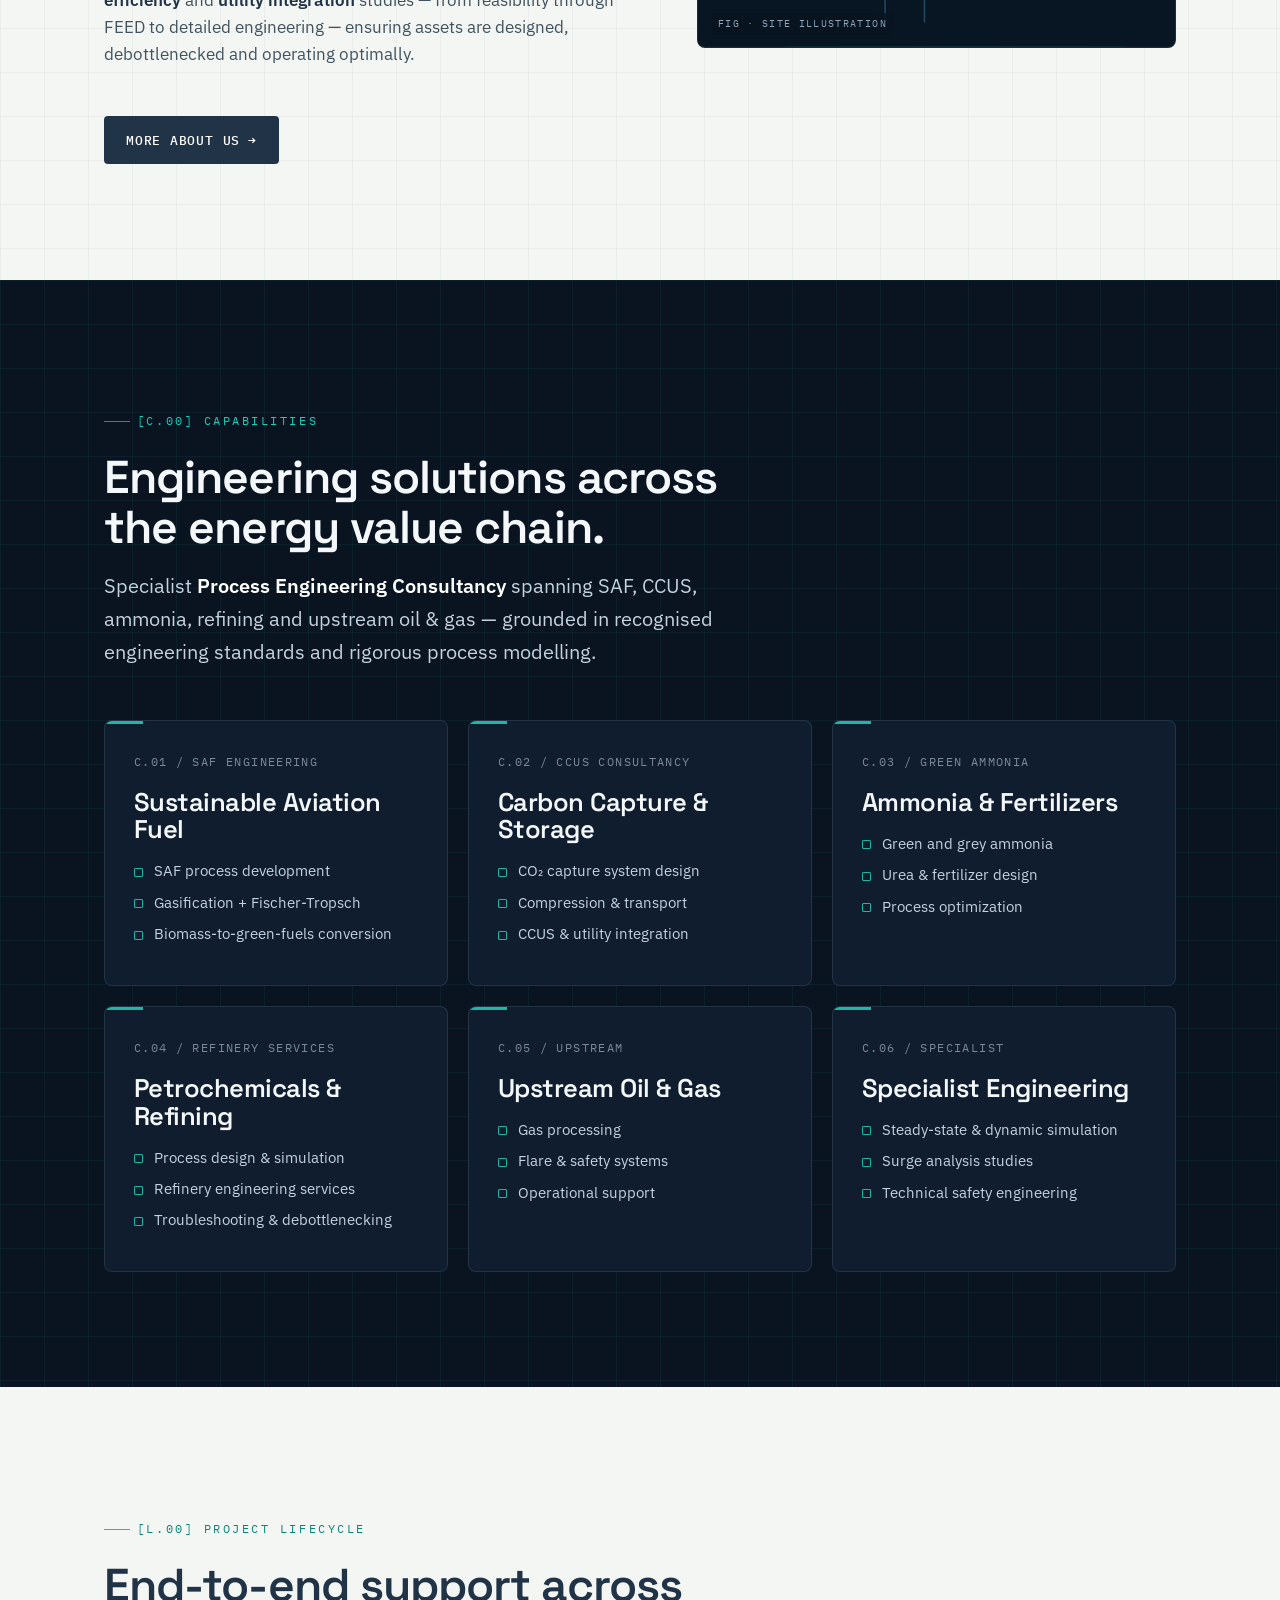
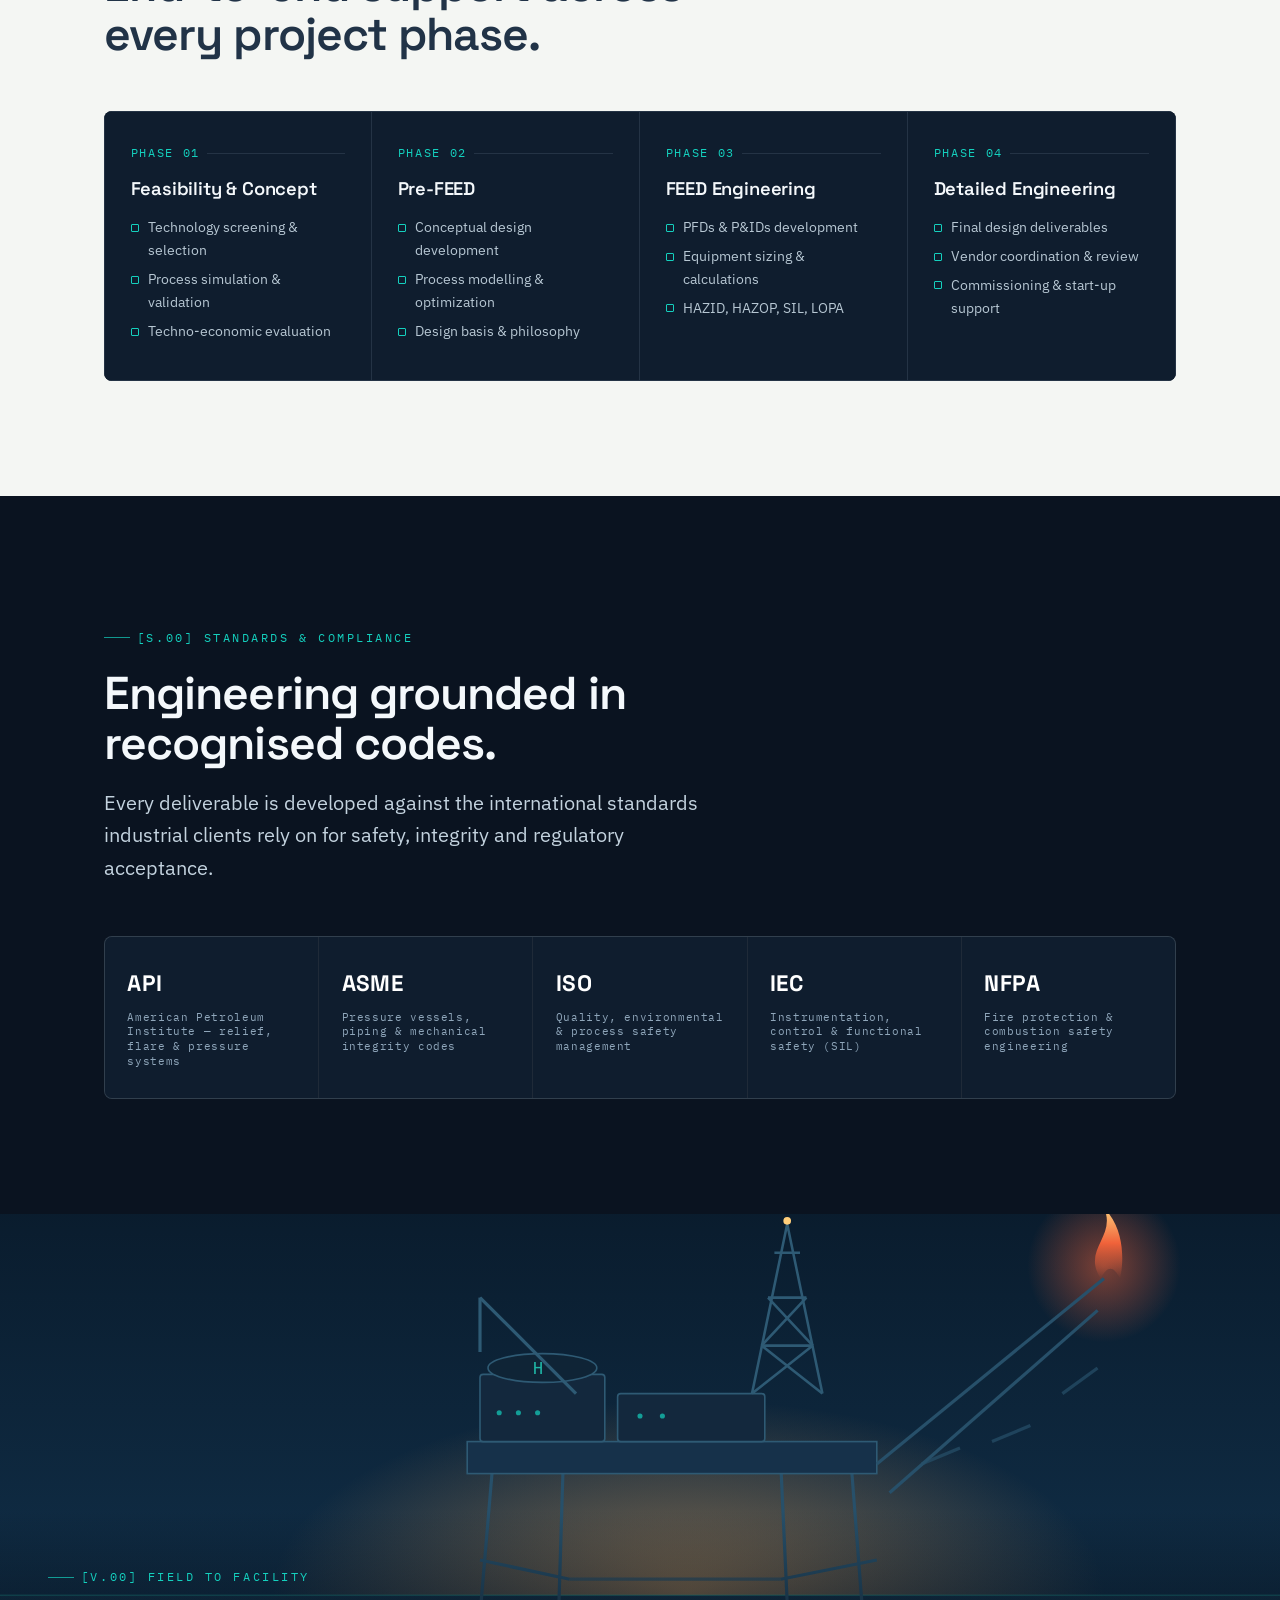
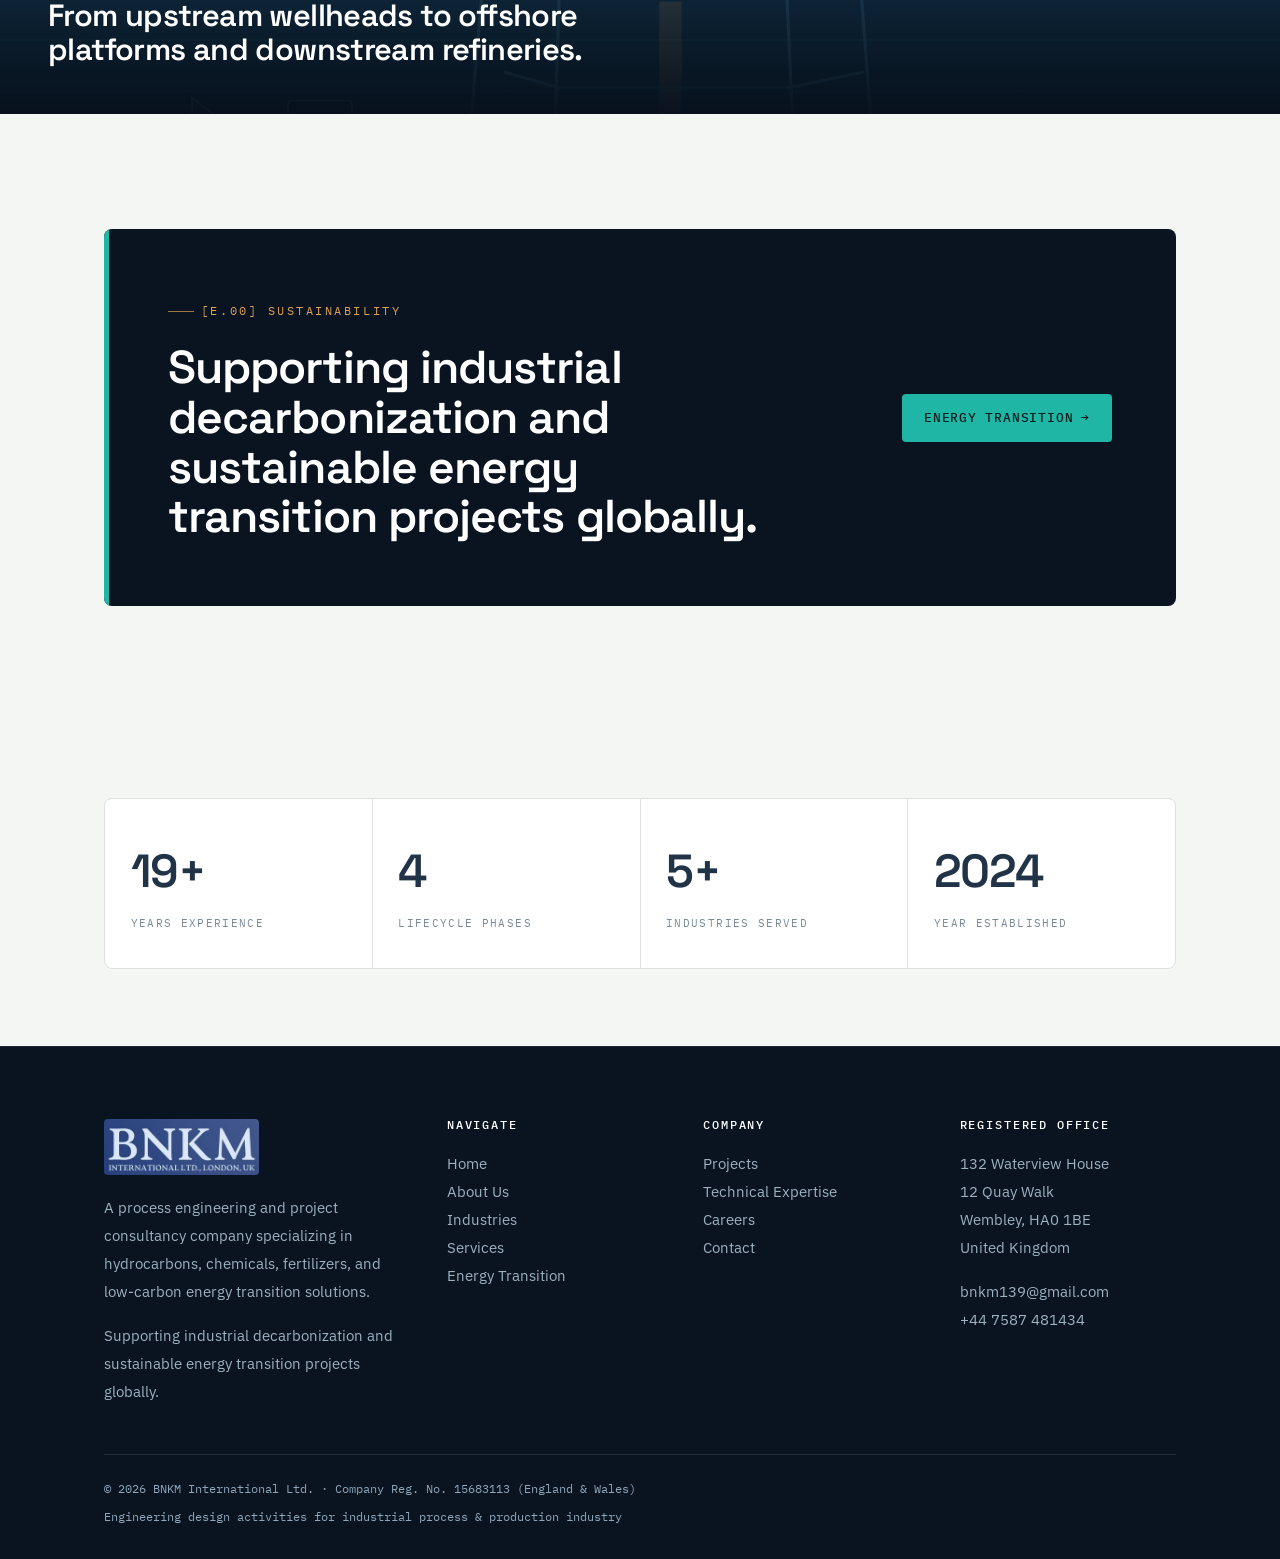
==== commit 8581b25d: "Add files via upload" ====
--- a/index.html
+++ b/index.html
@@ -3,267 +3,833 @@
 <head>
 <meta charset="UTF-8">
 <meta name="viewport" content="width=device-width, initial-scale=1.0">
-<title>Process Engineering Consultancy | Oil &amp; Gas, Fertilizer &amp; Energy Transition | BNKM International</title>
-<meta name="description" content="BNKM International is a process engineering consultancy delivering FEED engineering, detailed engineering solutions, refinery engineering services, and energy transition consultancy for hydrocarbons, chemicals, fertilizers, green ammonia, CCUS and SAF projects worldwide.">
-<meta name="keywords" content="Process Engineering Consultancy, FEED Engineering, Green Ammonia Engineering, CCUS Consultancy, Refinery Engineering Services, SAF Engineering, Detailed Engineering Solutions, Oil and Gas Engineering Consultancy, Fertilizer Plant Engineering, Petrochemical Engineering Services, Energy Transition Consultancy, Low Carbon Engineering Solutions">
-<link rel="canonical" href="https://www.bnkminternational.com/">
-<meta property="og:title" content="BNKM International — Process Engineering &amp; Project Consultancy">
-<meta property="og:description" content="Delivering FEED engineering, detailed engineering solutions, process optimization and low-carbon project support for hydrocarbons, chemicals, fertilizers and energy transition clients globally.">
+<title>BNKM International Ltd. — Process Engineering Consultancy | FEED, CCUS, SAF & Green Ammonia</title>
+<meta name="description" content="BNKM International is a process engineering consultancy specializing in hydrocarbons, chemicals, fertilizers and low-carbon energy transition. FEED engineering, CCUS consultancy, green ammonia, SAF and refinery engineering services to API, ASME, ISO, IEC and NFPA standards.">
+<meta name="keywords" content="Process Engineering Consultancy, FEED Engineering, Green Ammonia Engineering, CCUS Consultancy, Refinery Engineering Services, SAF Engineering, Detailed Engineering Solutions, process optimization, dynamic simulation, carbon reduction, energy efficiency, utility integration, industrial decarbonization, ASME, API, ISO, IEC, NFPA">
+<meta name="author" content="BNKM International Ltd.">
+<link rel="canonical" href="https://bnkminternational.com/">
 <meta property="og:type" content="website">
-<link rel="stylesheet" href="css/style.css">
+<meta property="og:site_name" content="BNKM International Ltd.">
+<meta property="og:title" content="BNKM International Ltd. — Process Engineering Consultancy | FEED, CCUS, SAF & Green Ammonia">
+<meta property="og:description" content="BNKM International is a process engineering consultancy specializing in hydrocarbons, chemicals, fertilizers and low-carbon energy transition. FEED engineering, CCUS consultancy, green ammonia, SAF and refinery engineering services to API, ASME, ISO, IEC and NFPA standards.">
+<meta property="og:url" content="https://bnkminternational.com/">
+<meta property="og:image" content="https://bnkminternational.com/assets/bnkm-logo.png">
+<meta name="twitter:card" content="summary_large_image">
+<meta name="twitter:image" content="https://bnkminternational.com/assets/bnkm-logo.png">
+<meta name="theme-color" content="#0A1320">
+<link rel="icon" href="[data-uri]" type="image/svg+xml">
+<link rel="preconnect" href="https://fonts.googleapis.com">
+<link rel="preconnect" href="https://fonts.gstatic.com" crossorigin>
+<link href="https://fonts.googleapis.com/css2?family=Space+Grotesk:wght@400;500;600;700&family=IBM+Plex+Sans:wght@400;500;600&family=IBM+Plex+Mono:wght@400;500&display=swap" rel="stylesheet">
+<style>/* =========================================================================
+   BNKM International Ltd. — Process Engineering Consultancy
+   Design system: "Engineering datasheet" — blueprint grid, mono spec tags,
+   deep slate-navy authority + blueprint-cyan accent.
+   ========================================================================= */
+
+:root{
+  /* Palette */
+  --ink:        #0A1320;   /* deep slate-navy — authority sections      */
+  --ink-2:      #0F1D2E;   /* raised panel on ink                       */
+  --ink-3:      #16293D;   /* hairline-lit panel                        */
+  --paper:      #F4F6F3;   /* warm off-white — primary background       */
+  --paper-2:    #FFFFFF;   /* card surface                              */
+  --slate:      #213347;   /* heavy text on paper                       */
+  --body:       #41535F;   /* body text on paper                        */
+  --muted:      #7A8A98;   /* captions / secondary                      */
+  --muted-ink:  #8FA6BA;   /* muted on ink                              */
+  --accent:     #1FB6A6;   /* blueprint cyan/teal — the single accent   */
+  --accent-2:   #14D0BE;   /* brighter accent for ink backgrounds       */
+  --accent-deep:#0C8478;
+  --amber:      #DDA251;   /* energy-transition warm note (sparing)     */
+  --line:       #DDE2DE;   /* hairline on paper                         */
+  --line-ink:   rgba(143,166,186,.16); /* hairline on ink              */
+  --grid-ink:   rgba(31,182,166,.07);  /* blueprint grid on ink        */
+  --grid-paper: rgba(33,51,71,.045);   /* blueprint grid on paper      */
+
+  /* Type */
+  --display: "Space Grotesk", system-ui, sans-serif;
+  --sans:    "IBM Plex Sans", system-ui, sans-serif;
+  --mono:    "IBM Plex Mono", ui-monospace, monospace;
+
+  /* Scale */
+  --maxw: 1200px;
+  --gutter: clamp(20px, 5vw, 64px);
+  --r: 4px;          /* sharp, instrument-like radius */
+  --r-lg: 8px;
+  --ease: cubic-bezier(.22,.61,.36,1);
+}
+
+/* ---------- Reset ---------- */
+*{box-sizing:border-box;margin:0;padding:0}
+html{scroll-behavior:smooth;-webkit-text-size-adjust:100%}
+body{
+  font-family:var(--sans);
+  background:var(--paper);
+  color:var(--body);
+  line-height:1.6;
+  font-size:17px;
+  -webkit-font-smoothing:antialiased;
+  text-rendering:optimizeLegibility;
+  overflow-x:hidden;
+}
+img{max-width:100%;display:block}
+a{color:inherit;text-decoration:none}
+ul{list-style:none}
+button{font:inherit;cursor:pointer;border:none;background:none}
+
+/* ---------- Layout primitives ---------- */
+.wrap{max-width:var(--maxw);margin-inline:auto;padding-inline:var(--gutter)}
+.section{padding-block:clamp(64px,9vw,128px)}
+.section--tight{padding-block:clamp(48px,6vw,80px)}
+.ink{background:var(--ink);color:#E7EEF4;position:relative}
+.ink h1,.ink h2,.ink h3,.ink h4{color:#F4F8FB}
+.blueprint{
+  background-image:
+    linear-gradient(var(--grid-ink) 1px,transparent 1px),
+    linear-gradient(90deg,var(--grid-ink) 1px,transparent 1px);
+  background-size:44px 44px;
+}
+.blueprint-paper{
+  background-image:
+    linear-gradient(var(--grid-paper) 1px,transparent 1px),
+    linear-gradient(90deg,var(--grid-paper) 1px,transparent 1px);
+  background-size:44px 44px;
+}
+
+/* ---------- Typography ---------- */
+h1,h2,h3,h4{font-family:var(--display);color:var(--slate);line-height:1.08;font-weight:600;letter-spacing:-.02em}
+h1{font-size:clamp(2.5rem,6vw,4.6rem);font-weight:600}
+h2{font-size:clamp(1.9rem,3.6vw,3rem)}
+h3{font-size:clamp(1.25rem,2vw,1.6rem)}
+h4{font-size:1.05rem;letter-spacing:-.01em}
+p{max-width:64ch}
+strong{color:var(--slate);font-weight:600}
+.ink strong{color:#fff}
+
+/* Eyebrow — monospace "coordinate / spec code" */
+.eyebrow{
+  font-family:var(--mono);
+  font-size:.72rem;
+  letter-spacing:.22em;
+  text-transform:uppercase;
+  color:var(--accent-deep);
+  display:inline-flex;
+  align-items:center;
+  gap:.6em;
+  margin-bottom:1.4rem;
+}
+.ink .eyebrow{color:var(--accent-2)}
+.eyebrow::before{
+  content:"";
+  width:26px;height:1px;
+  background:currentColor;
+  opacity:.7;
+}
+
+.lede{font-size:clamp(1.05rem,1.6vw,1.32rem);color:var(--body);max-width:60ch}
+.ink .lede{color:#C3D2DE}
+
+/* ---------- Buttons ---------- */
+.btn{
+  display:inline-flex;align-items:center;gap:.6em;
+  font-family:var(--mono);font-size:.82rem;letter-spacing:.06em;
+  text-transform:uppercase;font-weight:500;
+  padding:.95em 1.6em;border-radius:var(--r);
+  transition:.25s var(--ease);
+  border:1px solid transparent;
+}
+.btn .arr{transition:transform .25s var(--ease)}
+.btn:hover .arr{transform:translateX(4px)}
+.btn--primary{background:var(--accent);color:#04201E}
+.btn--primary:hover{background:var(--accent-2)}
+.btn--ghost{border-color:var(--line-ink);color:#E7EEF4}
+.btn--ghost:hover{border-color:var(--accent-2);color:var(--accent-2)}
+.btn--dark{background:var(--slate);color:#fff}
+.btn--dark:hover{background:var(--ink)}
+
+/* ---------- Header / Nav ---------- */
+.site-head{
+  position:sticky;top:0;z-index:50;
+  background:rgba(244,246,243,.86);
+  backdrop-filter:saturate(180%) blur(14px);
+  border-bottom:1px solid var(--line);
+}
+.site-head.on-ink{background:rgba(10,19,32,.78);border-bottom-color:var(--line-ink)}
+.nav{display:flex;align-items:center;justify-content:space-between;gap:2rem;height:72px}
+.brand{display:flex;align-items:center;line-height:1.05}
+.brand-logo{height:44px;width:auto;display:block;border-radius:3px}
+@media(max-width:1080px){.brand-logo{height:40px}}
+.brand b{font-family:var(--display);font-weight:600;font-size:1.12rem;letter-spacing:-.02em;color:var(--slate);white-space:nowrap}
+.on-ink .brand b{color:#fff}
+.brand span{font-family:var(--mono);font-size:.62rem;letter-spacing:.18em;text-transform:uppercase;color:var(--muted)}
+.on-ink .brand span{color:var(--muted-ink)}
+.nav-links{display:flex;align-items:center;gap:.3rem}
+.nav-links a{
+  font-size:.9rem;font-weight:500;color:var(--body);white-space:nowrap;
+  padding:.5em .7em;border-radius:var(--r);transition:.2s;position:relative;
+}
+.on-ink .nav-links a{color:#C3D2DE}
+.nav-links a:hover{color:var(--slate)}
+.on-ink .nav-links a:hover{color:#fff}
+.nav-links a.active{color:var(--accent-deep)}
+.on-ink .nav-links a.active{color:var(--accent-2)}
+.nav-links a.active::after{
+  content:"";position:absolute;left:.7em;right:.7em;bottom:.1em;height:2px;background:currentColor;
+}
+.nav-cta{margin-left:.4rem}
+.nav-toggle{display:none;flex-direction:column;gap:5px;padding:8px}
+.nav-toggle span{width:24px;height:2px;background:var(--slate);transition:.3s}
+.on-ink .nav-toggle span{background:#fff}
+
+@media(max-width:1080px){
+  .nav-links{
+    position:fixed;inset:72px 0 auto 0;flex-direction:column;align-items:stretch;
+    gap:0;background:var(--ink);padding:.5rem var(--gutter) 1.5rem;
+    transform:translateY(-130%);transition:transform .35s var(--ease);
+    border-bottom:1px solid var(--line-ink);
+  }
+  .nav-links.open{transform:translateY(0)}
+  .nav-links a{color:#C3D2DE;padding:.95em 0;border-bottom:1px solid var(--line-ink);border-radius:0}
+  .nav-links a.active::after{display:none}
+  .nav-cta{margin:1rem 0 0}
+  .nav-cta .btn{width:100%;justify-content:center}
+  .nav-toggle{display:flex}
+  .nav-toggle.open span:nth-child(1){transform:translateY(7px) rotate(45deg)}
+  .nav-toggle.open span:nth-child(2){opacity:0}
+  .nav-toggle.open span:nth-child(3){transform:translateY(-7px) rotate(-45deg)}
+}
+
+/* ---------- Hero ---------- */
+.hero{position:relative;overflow:hidden;padding-block:clamp(80px,12vw,150px)}
+.hero::after{ /* schematic corner motif */
+  content:"";position:absolute;right:-160px;top:-160px;width:520px;height:520px;
+  border:1px solid var(--line-ink);border-radius:50%;
+  box-shadow:0 0 0 60px rgba(31,182,166,.03);
+  pointer-events:none;
+}
+.hero .wrap{position:relative;z-index:2}
+.hero h1{max-width:18ch}
+.hero .lede{margin-top:1.5rem}
+.hero-actions{display:flex;flex-wrap:wrap;gap:1rem;margin-top:2.4rem}
+.hero-meta{
+  margin-top:3.5rem;display:flex;flex-wrap:wrap;gap:1.4rem 2.6rem;
+  padding-top:2rem;border-top:1px solid var(--line-ink);
+}
+.hero-meta div{display:flex;flex-direction:column;gap:.2rem}
+.hero-meta b{font-family:var(--display);font-size:1.5rem;color:#fff;font-weight:600}
+.hero-meta span{font-family:var(--mono);font-size:.68rem;letter-spacing:.12em;text-transform:uppercase;color:var(--muted-ink)}
+
+/* ---------- Section header ---------- */
+.shead{max-width:62ch;margin-bottom:3.2rem}
+.shead.center{margin-inline:auto;text-align:center}
+.shead.center .eyebrow{justify-content:center}
+.shead p{margin-top:1.1rem}
+
+/* ---------- Spec tags (standards / keywords) ---------- */
+.spec-row{display:flex;flex-wrap:wrap;gap:.65rem}
+.spec{
+  font-family:var(--mono);font-size:.74rem;letter-spacing:.05em;
+  padding:.5em .85em;border:1px solid var(--line);border-radius:var(--r);
+  color:var(--slate);background:var(--paper-2);
+  display:inline-flex;align-items:center;gap:.5em;
+}
+.spec::before{content:"";width:6px;height:6px;background:var(--accent);border-radius:1px}
+.ink .spec{background:var(--ink-2);border-color:var(--line-ink);color:#D6E2EC}
+.ink .spec::before{background:var(--accent-2)}
+
+/* ---------- Card grid ---------- */
+.grid{display:grid;gap:1.25rem}
+.grid-2{grid-template-columns:repeat(2,1fr)}
+.grid-3{grid-template-columns:repeat(3,1fr)}
+.grid-4{grid-template-columns:repeat(4,1fr)}
+@media(max-width:900px){.grid-3,.grid-4{grid-template-columns:repeat(2,1fr)}}
+@media(max-width:620px){.grid-2,.grid-3,.grid-4{grid-template-columns:1fr}}
+
+.card{
+  background:var(--paper-2);border:1px solid var(--line);border-radius:var(--r-lg);
+  padding:2rem 1.8rem;transition:.3s var(--ease);position:relative;overflow:hidden;
+}
+.card::before{ /* top index rule */
+  content:"";position:absolute;left:0;top:0;height:3px;width:38px;background:var(--accent);
+  transition:width .3s var(--ease);
+}
+.card:hover{transform:translateY(-4px);border-color:#C9D3CC;box-shadow:0 18px 40px -24px rgba(10,19,32,.25)}
+.card:hover::before{width:100%}
+.card .idx{font-family:var(--mono);font-size:.72rem;letter-spacing:.12em;color:var(--muted);margin-bottom:1.1rem;display:block}
+.card h3{margin-bottom:.9rem}
+.card h4{margin-bottom:.7rem;color:var(--slate)}
+.card ul.tick li{
+  position:relative;padding-left:1.3em;margin-block:.45em;font-size:.96rem;color:var(--body);
+}
+.card ul.tick li::before{
+  content:"";position:absolute;left:0;top:.62em;width:7px;height:7px;
+  border:1.5px solid var(--accent);border-radius:1px;
+}
+.ink .card{background:var(--ink-2);border-color:var(--line-ink)}
+.ink .card:hover{border-color:rgba(31,182,166,.4)}
+.ink .card ul.tick li{color:#C3D2DE}
+
+/* ---------- Lifecycle (true sequence — numbered) ---------- */
+.flow{display:grid;grid-template-columns:repeat(4,1fr);gap:0;position:relative}
+@media(max-width:820px){.flow{grid-template-columns:1fr;gap:1px;background:var(--line-ink)}}
+.flow-step{padding:2rem 1.6rem;border:1px solid var(--line-ink);margin-left:-1px;background:var(--ink-2);position:relative}
+.flow-step:first-child{margin-left:0}
+.flow-num{font-family:var(--mono);font-size:.74rem;letter-spacing:.14em;color:var(--accent-2);margin-bottom:1rem;display:flex;align-items:center;gap:.6em}
+.flow-num::after{content:"";flex:1;height:1px;background:var(--line-ink)}
+.flow-step h4{margin-bottom:1rem;font-size:1.15rem}
+.flow-step ul.tick li{position:relative;padding-left:1.2em;font-size:.9rem;margin-block:.4em;color:#B7C7D3}
+.flow-step ul.tick li::before{content:"";position:absolute;left:0;top:.6em;width:6px;height:6px;border:1.5px solid var(--accent-2);border-radius:1px}
+
+/* ---------- Stats strip ---------- */
+.stats{display:grid;grid-template-columns:repeat(4,1fr);gap:1px;background:var(--line);border:1px solid var(--line);border-radius:var(--r-lg);overflow:hidden}
+@media(max-width:620px){.stats{grid-template-columns:repeat(2,1fr)}}
+.stat{background:var(--paper-2);padding:2.2rem 1.6rem;text-align:left}
+.stat b{font-family:var(--display);font-size:clamp(2rem,4vw,2.9rem);color:var(--slate);font-weight:600;display:block;letter-spacing:-.03em}
+.stat span{font-family:var(--mono);font-size:.7rem;letter-spacing:.12em;text-transform:uppercase;color:var(--muted);margin-top:.4rem;display:block}
+.ink .stats{background:var(--line-ink);border-color:var(--line-ink)}
+.ink .stat{background:var(--ink-2)}
+.ink .stat b{color:#fff}
+
+/* ---------- Split feature ---------- */
+.split{display:grid;grid-template-columns:1.05fr .95fr;gap:clamp(2rem,5vw,4.5rem);align-items:center}
+@media(max-width:880px){.split{grid-template-columns:1fr}}
+.split-figure{
+  aspect-ratio:4/3;border-radius:var(--r-lg);border:1px solid var(--line-ink);
+  background:var(--ink-2);position:relative;overflow:hidden;
+}
+/* Scene illustration used inside a split figure */
+.split-figure.photo{background:var(--ink);padding:0}
+.split-figure.photo svg{position:absolute;inset:0;width:100%;height:100%}
+.photo-tag{
+  position:absolute;left:14px;bottom:12px;z-index:2;
+  font-family:var(--mono);font-size:.6rem;letter-spacing:.14em;text-transform:uppercase;
+  color:var(--muted-ink);background:rgba(10,19,32,.55);padding:.35em .6em;border-radius:2px;
+  backdrop-filter:blur(4px);
+}
+
+/* Full-bleed image band */
+.imgband{
+  position:relative;width:100%;height:clamp(300px,40vw,500px);
+  overflow:hidden;background:var(--ink);
+}
+.imgband svg{position:absolute;inset:0;width:100%;height:100%}
+.imgband .cap{
+  position:absolute;left:0;right:0;bottom:0;z-index:2;
+  padding:clamp(1.6rem,4vw,3rem);
+  background:linear-gradient(to top,rgba(6,15,26,.92),rgba(6,15,26,.45) 55%,transparent);
+}
+.imgband .cap .eyebrow{color:var(--accent-2);margin-bottom:.8rem}
+.imgband .cap h3{color:#fff;max-width:30ch;font-size:clamp(1.3rem,2.4vw,2rem)}
+
+/* Schematic illustration block (CSS-only "P&ID" motif) */
+.schematic{position:absolute;inset:0;background-image:
+  linear-gradient(var(--grid-ink) 1px,transparent 1px),
+  linear-gradient(90deg,var(--grid-ink) 1px,transparent 1px);background-size:32px 32px}
+.schematic svg{position:absolute;inset:0;width:100%;height:100%}
+
+/* ---------- Numbered reasons (list) ---------- */
+.reasons{display:grid;grid-template-columns:repeat(2,1fr);gap:1px;background:var(--line);border:1px solid var(--line);border-radius:var(--r-lg);overflow:hidden}
+@media(max-width:760px){.reasons{grid-template-columns:1fr}}
+.reason{background:var(--paper-2);padding:1.8rem;display:flex;gap:1.2rem;align-items:flex-start}
+.reason b{font-family:var(--mono);font-size:.8rem;color:var(--accent-deep);padding-top:.2rem}
+.reason p{font-family:var(--display);font-size:1.1rem;color:var(--slate);line-height:1.3;max-width:38ch}
+
+/* ---------- Standards strip ---------- */
+.standards{display:grid;grid-template-columns:repeat(5,1fr);gap:1px;background:var(--line-ink);border:1px solid var(--line-ink);border-radius:var(--r-lg);overflow:hidden}
+@media(max-width:760px){.standards{grid-template-columns:repeat(2,1fr)}}
+.std{background:var(--ink-2);padding:1.8rem 1.4rem}
+.std b{font-family:var(--display);font-size:1.4rem;color:#fff;display:block;letter-spacing:.02em}
+.std span{font-family:var(--mono);font-size:.66rem;letter-spacing:.06em;color:var(--muted-ink);margin-top:.5rem;display:block;line-height:1.4}
+
+/* ---------- CTA band ---------- */
+.cta-band{background:var(--ink);color:#fff;border-radius:var(--r-lg);padding:clamp(2.5rem,5vw,4rem);position:relative;overflow:hidden}
+.cta-band h2{max-width:20ch}
+.cta-band .accent-bar{position:absolute;left:0;top:0;bottom:0;width:5px;background:var(--accent)}
+
+/* ---------- Industries / sector cards ---------- */
+.sector{background:var(--paper-2);border:1px solid var(--line);border-radius:var(--r-lg);padding:2.2rem;transition:.3s var(--ease)}
+.sector:hover{border-color:#C9D3CC;box-shadow:0 18px 40px -26px rgba(10,19,32,.22)}
+.sector .tag{font-family:var(--mono);font-size:.7rem;letter-spacing:.12em;text-transform:uppercase;color:var(--accent-deep);margin-bottom:1rem;display:block}
+.sector p{margin-bottom:1.2rem;font-size:.98rem}
+
+/* ---------- Project list ---------- */
+.proj{
+  background:var(--paper-2);border:1px solid var(--line);border-radius:var(--r-lg);
+  padding:1.9rem 1.8rem;transition:.3s var(--ease);position:relative;
+}
+.proj:hover{transform:translateY(-3px);box-shadow:0 18px 40px -26px rgba(10,19,32,.22)}
+.proj-phase{font-family:var(--mono);font-size:.68rem;letter-spacing:.1em;text-transform:uppercase;color:#fff;background:var(--accent-deep);padding:.35em .7em;border-radius:2px;display:inline-block;margin-bottom:1.1rem}
+.proj h3{font-size:1.3rem;margin-bottom:.4rem}
+.proj .loc{font-family:var(--mono);font-size:.78rem;color:var(--muted);margin-bottom:1rem;display:block}
+
+/* ---------- Energy transition pillars ---------- */
+.pillar{background:var(--ink-2);border:1px solid var(--line-ink);border-radius:var(--r-lg);padding:2rem;transition:.3s var(--ease)}
+.pillar:hover{border-color:rgba(221,162,81,.45)}
+.pillar .ico{width:40px;height:40px;border:1px solid var(--amber);border-radius:var(--r);display:grid;place-items:center;color:var(--amber);font-family:var(--mono);font-size:.8rem;margin-bottom:1.3rem}
+.pillar h4{color:#fff;margin-bottom:.8rem}
+.pillar p{font-size:.95rem;color:#B7C7D3}
+
+/* ---------- Careers ---------- */
+.role{background:var(--paper-2);border:1px solid var(--line);border-radius:var(--r-lg);padding:2rem 1.9rem;transition:.3s var(--ease)}
+.role:hover{border-color:#C9D3CC;box-shadow:0 18px 40px -26px rgba(10,19,32,.22)}
+.role .meta{display:flex;flex-wrap:wrap;gap:.6rem;margin-bottom:1.2rem}
+.role .pill{font-family:var(--mono);font-size:.68rem;letter-spacing:.08em;text-transform:uppercase;color:var(--body);border:1px solid var(--line);border-radius:99px;padding:.35em .8em}
+.role h3{margin-bottom:.8rem}
+
+/* ---------- Contact ---------- */
+.contact-grid{display:grid;grid-template-columns:.9fr 1.1fr;gap:clamp(2rem,5vw,4rem)}
+@media(max-width:880px){.contact-grid{grid-template-columns:1fr}}
+.cinfo{display:flex;flex-direction:column;gap:1.8rem}
+.cinfo .row span{font-family:var(--mono);font-size:.7rem;letter-spacing:.12em;text-transform:uppercase;color:var(--accent-deep);display:block;margin-bottom:.35rem}
+.cinfo .row a,.cinfo .row p{color:var(--slate);font-size:1.05rem}
+.form{background:var(--paper-2);border:1px solid var(--line);border-radius:var(--r-lg);padding:clamp(1.8rem,4vw,2.6rem)}
+.field{margin-bottom:1.4rem}
+.field label{font-family:var(--mono);font-size:.72rem;letter-spacing:.1em;text-transform:uppercase;color:var(--body);display:block;margin-bottom:.55rem}
+.field input,.field textarea{
+  width:100%;font-family:var(--sans);font-size:1rem;color:var(--slate);
+  background:var(--paper);border:1px solid var(--line);border-radius:var(--r);
+  padding:.85em 1em;transition:.2s;
+}
+.field input:focus,.field textarea:focus{outline:none;border-color:var(--accent);box-shadow:0 0 0 3px rgba(31,182,166,.15)}
+.field textarea{resize:vertical;min-height:130px}
+
+/* ---------- Footer ---------- */
+.site-foot{background:var(--ink);color:#B7C7D3;padding-block:clamp(3rem,6vw,4.5rem) 2rem;border-top:1px solid var(--line-ink)}
+.foot-grid{display:grid;grid-template-columns:1.4fr 1fr 1fr 1fr;gap:2.5rem}
+@media(max-width:820px){.foot-grid{grid-template-columns:1fr 1fr}}
+@media(max-width:480px){.foot-grid{grid-template-columns:1fr}}
+.foot-grid h4{color:#fff;font-family:var(--mono);font-size:.72rem;letter-spacing:.16em;text-transform:uppercase;margin-bottom:1.2rem;font-weight:500}
+.foot-grid p,.foot-grid a{font-size:.92rem;color:#9DB1C0;line-height:1.9}
+.foot-grid a:hover{color:var(--accent-2)}
+.foot-brand b{font-family:var(--display);font-size:1.3rem;color:#fff;display:block;margin-bottom:.8rem}
+.foot-logo{height:56px;width:auto;display:block;margin-bottom:1.2rem;border-radius:4px}
+.foot-bottom{margin-top:3rem;padding-top:1.6rem;border-top:1px solid var(--line-ink);font-family:var(--mono);font-size:.72rem;color:var(--muted-ink);display:flex;flex-wrap:wrap;gap:.6rem 1.5rem;justify-content:space-between}
+
+/* ---------- Page hero (interior pages) ---------- */
+.phero{padding-block:clamp(70px,9vw,120px) clamp(50px,6vw,72px);position:relative;overflow:hidden}
+.phero h1{max-width:20ch}
+.phero .lede{margin-top:1.4rem}
+
+/* ---------- Prose ---------- */
+.prose p{margin-bottom:1.3rem}
+.prose p:last-child{margin-bottom:0}
+
+/* ---------- Reveal animation ---------- */
+.reveal{opacity:0;transform:translateY(22px);transition:opacity .7s var(--ease),transform .7s var(--ease)}
+.reveal.in{opacity:1;transform:none}
+@media(prefers-reduced-motion:reduce){
+  .reveal{opacity:1;transform:none;transition:none}
+  html{scroll-behavior:auto}
+  *{animation:none!important}
+}
+
+/* ---------- Utility ---------- */
+.mt-1{margin-top:1rem}.mt-2{margin-top:2rem}.mt-3{margin-top:3rem}
+.center{text-align:center}
+.divider{height:1px;background:var(--line-ink);border:none;margin-block:3rem}
+</style>
+<noscript><style>.reveal{opacity:1!important;transform:none!important}</style></noscript>
+<script type="application/ld+json">
+{
+  "@context":"https://schema.org",
+  "@type":"ProfessionalService",
+  "name":"BNKM International Ltd.",
+  "description":"A process engineering and project consultancy company specializing in hydrocarbons, chemicals, fertilizers, and low-carbon energy transition solutions.",
+  "url":"https://bnkminternational.com",
+  "email":"bnkm139@gmail.com",
+  "telephone":"+44-7587481434",
+  "foundingDate":"2024",
+  "address":{"@type":"PostalAddress","streetAddress":"132 Waterview House, 12 Quay Walk","addressLocality":"Wembley","postalCode":"HA0 1BE","addressCountry":"GB"},
+  "areaServed":"Worldwide",
+  "knowsAbout":["Process Engineering Consultancy","FEED Engineering","Detailed Engineering Solutions","Green Ammonia Engineering","CCUS Consultancy","Refinery Engineering Services","SAF Engineering","Carbon Capture Utilisation and Storage","Dynamic Simulation","Energy Efficiency","Process Optimization","Industrial Decarbonization"]
+}
+</script>
 </head>
 <body>
-
-<header class="site-header">
-  <div class="nav-wrap">
-    <a href="index.html" class="brand">
-      <span class="brand-mark">BK</span>
-      <span class="brand-text"><strong>BNKM International</strong><span>Process &amp; Project Engineering</span></span>
-    </a>
-    <nav class="main-nav" aria-label="Primary">
-      <ul>
-        <li><a href="index.html" class="active">Home</a></li>
-        <li><a href="about.html">About Us</a></li>
-        <li><a href="industries.html">Industries</a></li>
-        <li><a href="services.html">Services</a></li>
-        <li><a href="energy-transition.html">Energy Transition</a></li>
-        <li><a href="projects.html">Projects</a></li>
-        <li><a href="technical-expertise.html">Technical Expertise</a></li>
-        <li><a href="careers.html">Careers</a></li>
-        <li><a href="contact.html">Contact</a></li>
-      </ul>
+<header class="site-head" id="siteHead">
+  <div class="wrap">
+    <nav class="nav" aria-label="Primary">
+      <a href="index.html" class="brand" aria-label="BNKM International Ltd. — home">
+        <img class="brand-logo" src="[data-uri]" width="415" height="150" alt="BNKM International Ltd., London, UK">
+      </a>
+      <div class="nav-links" id="navLinks">
+        <a href="index.html" class="active" aria-current="page">Home</a>
+        <a href="about.html">About</a>
+        <a href="industries.html">Industries</a>
+        <a href="services.html">Services</a>
+        <a href="energy-transition.html">Energy Transition</a>
+        <a href="projects.html">Projects</a>
+        <a href="expertise.html">Expertise</a>
+        <a href="careers.html">Careers</a>
+        <div class="nav-cta"><a class="btn btn--primary" href="contact.html">Contact <span class="arr">&rarr;</span></a></div>
+      </div>
+      <button class="nav-toggle" id="navToggle" aria-label="Menu" aria-expanded="false" aria-controls="navLinks">
+        <span></span><span></span><span></span>
+      </button>
     </nav>
-    <div class="nav-cta">
-      <a href="contact.html" class="btn btn-primary">Contact Our Experts</a>
-    </div>
-    <button class="nav-toggle" aria-label="Toggle navigation" aria-expanded="false">
-      <span></span><span></span><span></span>
-    </button>
   </div>
 </header>
-
 <main>
-
-<!-- HERO -->
-<section class="hero hero-photo" style="background-image: linear-gradient(rgba(6,27,49,0.85), rgba(10,37,64,0.78)), url('images/image_1.jpg');" role="img" aria-label="Process engineering consultancy for oil and gas industrial projects">
-  <div class="container">
-    <div class="hero-copy">
-      <span class="eyebrow">Process Engineering &amp; Project Consultancy</span>
-      <h1>Process Engineering and Project Consultancy for Hydrocarbons, Chemicals, Fertilizers, and Energy Transition Projects</h1>
-      <p class="lead">Delivering FEED engineering, detailed engineering solutions, process optimization, energy efficiency, and low-carbon project support for industrial clients globally.</p>
-      <div class="cta-row">
-        <a href="services.html" class="btn btn-primary">Explore Our Services</a>
-        <a href="contact.html" class="btn btn-outline">Contact Our Experts</a>
-        <a href="careers.html" class="btn btn-outline">View Careers</a>
+<section class="hero ink blueprint">
+  <div class="wrap">
+    <p class="eyebrow reveal">BNKM &middot; EST. 2024 &middot; LONDON, UK</p>
+    <h1 class="reveal">Process engineering for hydrocarbons, chemicals &amp; the energy transition.</h1>
+    <p class="lede reveal">A process engineering and project consultancy company specializing in hydrocarbons, chemicals, fertilizers, and low-carbon energy transition solutions.</p>
+    <div class="hero-actions reveal">
+      <a class="btn btn--primary" href="services.html">Our services <span class="arr">&rarr;</span></a>
+      <a class="btn btn--ghost" href="projects.html">View projects</a>
+    </div>
+    <div class="spec-row reveal" style="margin-top:2.4rem">
+      <span class="spec">API</span><span class="spec">ASME</span><span class="spec">ISO</span>
+      <span class="spec">IEC</span><span class="spec">NFPA</span>
+    </div>
+    <div class="hero-meta reveal">
+      <div><b>19+</b><span>Years team experience</span></div>
+      <div><b>4</b><span>Project phases supported</span></div>
+      <div><b>5+</b><span>Industries served</span></div>
+      <div><b>Global</b><span>Delivery footprint</span></div>
+    </div>
+  </div>
+</section>
+
+<section class="section blueprint-paper">
+  <div class="wrap split">
+    <div class="reveal">
+      <p class="eyebrow">[A.01] About BNKM</p>
+      <h2>A specialist team delivering high-end process engineering.</h2>
+      <div class="prose mt-2">
+        <p>BNKM International Limited operates within engineering design activities for the industrial process and production industry. Incorporated in 2024 and headquartered in Wembley, London, our team brings more than 19 years of combined experience across the full process value chain.</p>
+        <p>We deliver <strong>process optimization</strong>, <strong>dynamic simulation</strong>, <strong>energy efficiency</strong> and <strong>utility integration</strong> studies &mdash; from feasibility through FEED to detailed engineering &mdash; ensuring assets are designed, debottlenecked and operating optimally.</p>
       </div>
-      <div class="hero-stats">
-        <div><strong>API · ASME · ISO</strong><span>Standards-Aligned Engineering</span></div>
-        <div><strong>360°</strong><span>FEED to Detailed Engineering</span></div>
-        <div><strong>Global</strong><span>EPC &amp; Owner-Operator Support</span></div>
+      <a class="btn btn--dark mt-3" href="about.html">More about us <span class="arr">&rarr;</span></a>
+    </div>
+    <div class="split-figure photo" role="img" aria-label="Oil and gas refinery at dusk with distillation columns, storage tanks and a flare stack"><svg viewBox="0 0 800 600" xmlns="http://www.w3.org/2000/svg" preserveAspectRatio="xMidYMid slice" role="img" aria-label="Oil and gas refinery at dusk: distillation columns, storage tanks, LPG spheres and a lit flare stack">
+ <defs>
+  <linearGradient id="rfSky" x1="0" y1="0" x2="0" y2="1">
+   <stop offset="0" stop-color="#06121F"/><stop offset=".65" stop-color="#102A40"/><stop offset="1" stop-color="#1A3A52"/>
+  </linearGradient>
+  <radialGradient id="rfGlow" cx=".52" cy="1" r=".75">
+   <stop offset="0" stop-color="#1FB6A6" stop-opacity=".28"/><stop offset="1" stop-color="#1FB6A6" stop-opacity="0"/>
+  </radialGradient>
+  <linearGradient id="rfFlame" x1="0" y1="1" x2="0" y2="0">
+   <stop offset="0" stop-color="#F0623A" stop-opacity="0"/><stop offset=".45" stop-color="#F0623A"/><stop offset="1" stop-color="#FFCE7A"/>
+  </linearGradient>
+  <radialGradient id="rfFlareGlow" cx=".5" cy=".5" r=".5">
+   <stop offset="0" stop-color="#F0623A" stop-opacity=".55"/><stop offset="1" stop-color="#F0623A" stop-opacity="0"/>
+  </radialGradient>
+ </defs>
+ <rect width="800" height="600" fill="url(#rfSky)"/>
+ <ellipse cx="430" cy="470" rx="440" ry="170" fill="url(#rfGlow)"/>
+ <g opacity=".55" fill="#0E2638"><circle cx="120" cy="90" r="1.3"/><circle cx="300" cy="60" r="1"/><circle cx="540" cy="80" r="1.2"/><circle cx="700" cy="50" r="1"/><circle cx="640" cy="120" r="1.1"/></g>
+
+ <!-- far haze ridge -->
+ <path d="M0 430 L120 415 L260 425 L420 408 L600 422 L800 410 L800 600 L0 600 Z" fill="#0C2236" opacity=".7"/>
+
+ <!-- chimney + steam plume -->
+ <g fill="#0F2638" stroke="#27506A" stroke-width="1">
+  <rect x="262" y="205" width="16" height="255" rx="2"/>
+ </g>
+ <g fill="#9DB1C0" opacity=".10"><ellipse cx="276" cy="195" rx="18" ry="11"/><ellipse cx="292" cy="172" rx="24" ry="14"/><ellipse cx="312" cy="148" rx="30" ry="17"/><ellipse cx="338" cy="126" rx="34" ry="19"/></g>
+
+ <!-- storage tanks (left) -->
+ <g fill="#13283D" stroke="#27506A" stroke-width="1.2">
+  <ellipse cx="98" cy="358" rx="62" ry="13"/><rect x="36" y="358" width="124" height="102"/><ellipse cx="98" cy="460" rx="62" ry="13" fill="#0E2034"/>
+  <ellipse cx="210" cy="386" rx="46" ry="10"/><rect x="164" y="386" width="92" height="74"/>
+ </g>
+ <g stroke="#1FB6A6" stroke-width="1" opacity=".4"><line x1="36" y1="392" x2="160" y2="392"/><line x1="36" y1="426" x2="160" y2="426"/><line x1="164" y1="412" x2="256" y2="412"/></g>
+
+ <!-- LPG spheres -->
+ <g fill="#13283D" stroke="#27506A" stroke-width="1.2">
+  <circle cx="582" cy="404" r="34"/><circle cx="648" cy="414" r="27"/>
+  <g stroke="#1F4159" stroke-width="2"><line x1="560" y1="430" x2="556" y2="460"/><line x1="582" y1="438" x2="582" y2="460"/><line x1="604" y1="430" x2="608" y2="460"/><line x1="632" y1="436" x2="630" y2="460"/><line x1="664" y1="436" x2="666" y2="460"/></g>
+ </g>
+ <circle cx="572" cy="394" r="7" fill="#1FB6A6" opacity=".25"/>
+
+ <!-- distillation columns (center) -->
+ <g fill="#16314A" stroke="#2E5A74" stroke-width="1.2">
+  <rect x="318" y="168" width="30" height="292" rx="6"/>
+  <rect x="362" y="120" width="26" height="340" rx="6"/>
+  <rect x="404" y="196" width="36" height="264" rx="6"/>
+  <rect x="452" y="238" width="46" height="222" rx="5"/>
+ </g>
+ <!-- tray lines + platforms -->
+ <g stroke="#0A1B2A" stroke-width="1" opacity=".8">
+  <line x1="318" y1="210" x2="348" y2="210"/><line x1="318" y1="250" x2="348" y2="250"/><line x1="318" y1="290" x2="348" y2="290"/><line x1="318" y1="330" x2="348" y2="330"/><line x1="318" y1="370" x2="348" y2="370"/>
+  <line x1="362" y1="170" x2="388" y2="170"/><line x1="362" y1="215" x2="388" y2="215"/><line x1="362" y1="260" x2="388" y2="260"/><line x1="362" y1="305" x2="388" y2="305"/><line x1="362" y1="350" x2="388" y2="350"/>
+  <line x1="404" y1="240" x2="440" y2="240"/><line x1="404" y1="285" x2="440" y2="285"/><line x1="404" y1="330" x2="440" y2="330"/><line x1="404" y1="375" x2="440" y2="375"/>
+ </g>
+ <g fill="#0F2233" stroke="#2E5A74" stroke-width=".8">
+  <rect x="310" y="246" width="46" height="6"/><rect x="356" y="206" width="38" height="6"/><rect x="396" y="300" width="52" height="6"/>
+ </g>
+ <!-- top vents -->
+ <g stroke="#2E5A74" stroke-width="2" fill="none"><path d="M333 168 V150"/><path d="M375 120 V100"/><path d="M422 196 V180"/></g>
+ <!-- handrail lights -->
+ <g fill="#14D0BE" opacity=".7"><circle cx="333" cy="180" r="1.6"/><circle cx="375" cy="135" r="1.6"/><circle cx="422" cy="208" r="1.6"/><circle cx="475" cy="250" r="1.6"/></g>
+
+ <!-- pipe rack -->
+ <g stroke="#1F4159" stroke-width="2" fill="none"><line x1="250" y1="336" x2="540" y2="336"/><line x1="250" y1="346" x2="540" y2="346"/></g>
+ <g stroke="#1FB6A6" stroke-width="1.2" opacity=".45" fill="none"><line x1="250" y1="341" x2="540" y2="341"/></g>
+ <g stroke="#1F4159" stroke-width="3"><line x1="272" y1="336" x2="272" y2="380"/><line x1="332" y1="336" x2="332" y2="380"/><line x1="392" y1="336" x2="392" y2="380"/><line x1="452" y1="336" x2="452" y2="380"/><line x1="512" y1="336" x2="512" y2="380"/></g>
+
+ <!-- flare stack (right) -->
+ <circle cx="724" cy="138" r="60" fill="url(#rfFlareGlow)"/>
+ <rect x="719" y="160" width="9" height="300" fill="#13283D" stroke="#27506A" stroke-width="1"/>
+ <g stroke="#27506A" stroke-width="1" fill="none" opacity=".8"><path d="M719 220 l-14 8 M728 220 l14 8 M719 280 l-14 8 M728 280 l14 8 M719 340 l-14 8 M728 340 l14 8"/></g>
+ <path d="M723 160 C708 138 736 130 726 108 C744 124 742 150 740 160 C736 150 730 150 723 160 Z" fill="url(#rfFlame)"/>
+ <g fill="#FFCE7A" opacity=".8"><circle cx="730" cy="100" r="2"/><circle cx="716" cy="118" r="1.5"/></g>
+
+ <!-- foreground ground + pipeline -->
+ <rect x="0" y="460" width="800" height="140" fill="#081523"/>
+ <g stroke="#1F4159" stroke-width="3" fill="none"><path d="M0 512 H300 q14 0 14 14 V560"/><path d="M380 560 V524 q0-14 14-14 H800"/></g>
+ <g stroke="#1FB6A6" stroke-width="1" opacity=".35" fill="none"><path d="M0 512 H300"/><path d="M394 510 H800"/></g>
+</svg><span class="photo-tag">FIG &middot; site illustration</span></div>
+  </div>
+</section>
+
+<section class="section ink blueprint">
+  <div class="wrap">
+    <div class="shead reveal">
+      <p class="eyebrow">[C.00] Capabilities</p>
+      <h2>Engineering solutions across the energy value chain.</h2>
+      <p class="lede">Specialist <strong>Process Engineering Consultancy</strong> spanning SAF, CCUS, ammonia, refining and upstream oil &amp; gas &mdash; grounded in recognised engineering standards and rigorous process modelling.</p>
+    </div>
+    <div class="grid grid-3">
+      <article class="card reveal"><span class="idx">C.01 / SAF ENGINEERING</span><h3>Sustainable Aviation Fuel</h3><ul class="tick"><li>SAF process development</li><li>Gasification + Fischer-Tropsch</li><li>Biomass-to-green-fuels conversion</li></ul></article>
+      <article class="card reveal"><span class="idx">C.02 / CCUS CONSULTANCY</span><h3>Carbon Capture &amp; Storage</h3><ul class="tick"><li>CO&#8322; capture system design</li><li>Compression &amp; transport</li><li>CCUS &amp; utility integration</li></ul></article>
+      <article class="card reveal"><span class="idx">C.03 / GREEN AMMONIA</span><h3>Ammonia &amp; Fertilizers</h3><ul class="tick"><li>Green and grey ammonia</li><li>Urea &amp; fertilizer design</li><li>Process optimization</li></ul></article>
+      <article class="card reveal"><span class="idx">C.04 / REFINERY SERVICES</span><h3>Petrochemicals &amp; Refining</h3><ul class="tick"><li>Process design &amp; simulation</li><li>Refinery engineering services</li><li>Troubleshooting &amp; debottlenecking</li></ul></article>
+      <article class="card reveal"><span class="idx">C.05 / UPSTREAM</span><h3>Upstream Oil &amp; Gas</h3><ul class="tick"><li>Gas processing</li><li>Flare &amp; safety systems</li><li>Operational support</li></ul></article>
+      <article class="card reveal"><span class="idx">C.06 / SPECIALIST</span><h3>Specialist Engineering</h3><ul class="tick"><li>Steady-state &amp; dynamic simulation</li><li>Surge analysis studies</li><li>Technical safety engineering</li></ul></article>
+    </div>
+  </div>
+</section>
+
+<section class="section">
+  <div class="wrap">
+    <div class="shead reveal">
+      <p class="eyebrow">[L.00] Project lifecycle</p>
+      <h2>End-to-end support across every project phase.</h2>
+    </div>
+    <div class="flow ink" style="border-radius:8px;overflow:hidden">
+      <div class="flow-step reveal"><span class="flow-num">PHASE 01</span><h4>Feasibility &amp; Concept</h4><ul class="tick"><li>Technology screening &amp; selection</li><li>Process simulation &amp; validation</li><li>Techno-economic evaluation</li></ul></div>
+      <div class="flow-step reveal"><span class="flow-num">PHASE 02</span><h4>Pre-FEED</h4><ul class="tick"><li>Conceptual design development</li><li>Process modelling &amp; optimization</li><li>Design basis &amp; philosophy</li></ul></div>
+      <div class="flow-step reveal"><span class="flow-num">PHASE 03</span><h4>FEED Engineering</h4><ul class="tick"><li>PFDs &amp; P&amp;IDs development</li><li>Equipment sizing &amp; calculations</li><li>HAZID, HAZOP, SIL, LOPA</li></ul></div>
+      <div class="flow-step reveal"><span class="flow-num">PHASE 04</span><h4>Detailed Engineering</h4><ul class="tick"><li>Final design deliverables</li><li>Vendor coordination &amp; review</li><li>Commissioning &amp; start-up support</li></ul></div>
+    </div>
+  </div>
+</section>
+
+<section class="section ink">
+  <div class="wrap">
+    <div class="shead reveal">
+      <p class="eyebrow">[S.00] Standards &amp; compliance</p>
+      <h2>Engineering grounded in recognised codes.</h2>
+      <p class="lede">Every deliverable is developed against the international standards industrial clients rely on for safety, integrity and regulatory acceptance.</p>
+    </div>
+    <div class="standards reveal">
+      <div class="std"><b>API</b><span>American Petroleum Institute &mdash; relief, flare &amp; pressure systems</span></div>
+      <div class="std"><b>ASME</b><span>Pressure vessels, piping &amp; mechanical integrity codes</span></div>
+      <div class="std"><b>ISO</b><span>Quality, environmental &amp; process safety management</span></div>
+      <div class="std"><b>IEC</b><span>Instrumentation, control &amp; functional safety (SIL)</span></div>
+      <div class="std"><b>NFPA</b><span>Fire protection &amp; combustion safety engineering</span></div>
+    </div>
+  </div>
+</section>
+
+<section class="imgband reveal" aria-label="From upstream wellheads to offshore platforms and downstream refineries.">
+  <svg viewBox="0 0 800 600" xmlns="http://www.w3.org/2000/svg" preserveAspectRatio="xMidYMid slice" role="img" aria-label="Offshore oil and gas platform at sea with derrick, deck modules, a lit flare boom and a supply vessel">
+ <defs>
+  <linearGradient id="ofSky" x1="0" y1="0" x2="0" y2="1">
+   <stop offset="0" stop-color="#06121F"/><stop offset=".7" stop-color="#11304A"/><stop offset="1" stop-color="#1C4360"/>
+  </linearGradient>
+  <linearGradient id="ofSea" x1="0" y1="0" x2="0" y2="1">
+   <stop offset="0" stop-color="#13344C"/><stop offset="1" stop-color="#071623"/>
+  </linearGradient>
+  <radialGradient id="ofSun" cx=".5" cy=".5" r=".5">
+   <stop offset="0" stop-color="#F0A85A" stop-opacity=".5"/><stop offset="1" stop-color="#F0A85A" stop-opacity="0"/>
+  </radialGradient>
+  <linearGradient id="ofFlame" x1="0" y1="1" x2="0" y2="0">
+   <stop offset="0" stop-color="#F0623A" stop-opacity="0"/><stop offset=".5" stop-color="#F0623A"/><stop offset="1" stop-color="#FFCE7A"/>
+  </linearGradient>
+  <radialGradient id="ofFlareGlow" cx=".5" cy=".5" r=".5">
+   <stop offset="0" stop-color="#F0623A" stop-opacity=".5"/><stop offset="1" stop-color="#F0623A" stop-opacity="0"/>
+  </radialGradient>
+ </defs>
+ <rect width="800" height="600" fill="url(#ofSky)"/>
+ <ellipse cx="430" cy="380" rx="260" ry="120" fill="url(#ofSun)"/>
+ <g opacity=".5" fill="#0E2638"><circle cx="120" cy="80" r="1.2"/><circle cx="650" cy="70" r="1"/><circle cx="540" cy="120" r="1.1"/></g>
+ <!-- gulls -->
+ <g stroke="#1FB6A6" stroke-width="1.4" fill="none" opacity=".5"><path d="M150 130 q8 -7 16 0 q8 -7 16 0"/><path d="M210 110 q6 -5 12 0 q6 -5 12 0"/></g>
+
+ <!-- sea -->
+ <rect x="0" y="382" width="800" height="218" fill="url(#ofSea)"/>
+ <line x1="0" y1="382" x2="800" y2="382" stroke="#1FB6A6" stroke-width="1" opacity=".35"/>
+ <g stroke="#1FB6A6" stroke-width="1" opacity=".12"><line x1="0" y1="410" x2="800" y2="410"/><line x1="0" y1="442" x2="800" y2="442"/><line x1="0" y1="478" x2="800" y2="478"/><line x1="0" y1="520" x2="800" y2="520"/><line x1="0" y1="566" x2="800" y2="566"/></g>
+ <g fill="#F0A85A" opacity=".18"><rect x="412" y="386" width="14" height="180"/></g>
+
+ <!-- platform -->
+ <g stroke="#27506A" stroke-width="2" fill="none">
+  <path d="M308 300 L286 560"/><path d="M352 300 L344 560"/><path d="M488 300 L500 560"/><path d="M532 300 L552 560"/>
+  <path d="M300 360 L356 372 M488 372 L548 360 M315 430 L350 440 M492 440 L540 430 M308 500 L348 510 M495 510 L548 500"/>
+  <path d="M356 372 L488 372 M350 440 L492 440 M348 510 L495 510" opacity=".7"/>
+ </g>
+ <!-- deck -->
+ <rect x="292" y="286" width="256" height="20" fill="#16314A" stroke="#2E5A74" stroke-width="1"/>
+ <!-- modules -->
+ <g fill="#13283D" stroke="#2E5A74" stroke-width="1">
+  <rect x="300" y="244" width="78" height="42" rx="2"/>
+  <rect x="386" y="256" width="92" height="30" rx="2"/>
+ </g>
+ <!-- helideck -->
+ <g><ellipse cx="339" cy="240" rx="34" ry="9" fill="#0F2436" stroke="#2E5A74" stroke-width="1"/><text x="333" y="244" font-family="monospace" font-size="11" fill="#1FB6A6">H</text></g>
+ <!-- module windows -->
+ <g fill="#14D0BE" opacity=".7"><circle cx="312" cy="268" r="1.6"/><circle cx="324" cy="268" r="1.6"/><circle cx="336" cy="268" r="1.6"/><circle cx="400" cy="270" r="1.6"/><circle cx="414" cy="270" r="1.6"/></g>
+ <!-- derrick -->
+ <g stroke="#2E5A74" stroke-width="1.6" fill="none">
+  <path d="M470 256 L492 150 L514 256"/>
+  <path d="M476 226 L508 226 M480 196 L504 196 M484 168 L500 168"/>
+  <path d="M470 256 L508 226 M514 256 L476 226 M476 226 L504 196 M508 226 L480 196"/>
+ </g>
+ <circle cx="492" cy="148" r="2.4" fill="#FFCE7A"/>
+ <!-- crane -->
+ <g stroke="#2E5A74" stroke-width="2" fill="none"><path d="M360 256 L300 196"/><path d="M300 196 L300 230"/></g>
+ <!-- flare boom + flame -->
+ <circle cx="690" cy="176" r="48" fill="url(#ofFlareGlow)"/>
+ <g stroke="#27506A" stroke-width="2" fill="none"><path d="M548 300 L690 184"/><path d="M556 318 L686 204"/><path d="M576 300 L600 290 M620 286 L644 276 M664 256 L686 240" opacity=".7"/></g>
+ <path d="M688 184 C676 166 698 158 690 140 C704 154 702 176 700 184 C696 176 692 176 688 184 Z" fill="url(#ofFlame)"/>
+
+ <!-- supply vessel -->
+ <g fill="#0F2436" stroke="#2E5A74" stroke-width="1">
+  <path d="M96 470 L226 470 L214 492 L108 492 Z"/>
+  <rect x="180" y="448" width="40" height="22" rx="2"/>
+ </g>
+ <g stroke="#2E5A74" stroke-width="1.4" fill="none"><path d="M120 470 L120 446 L150 470"/></g>
+ <g fill="#14D0BE" opacity=".8"><circle cx="190" cy="458" r="1.6"/><circle cx="206" cy="458" r="1.6"/></g>
+ <g fill="#F0A85A" opacity=".15"><rect x="150" y="492" width="6" height="50"/></g>
+</svg>
+  <div class="cap">
+    <p class="eyebrow">[V.00] Field to facility</p>
+    <h3>From upstream wellheads to offshore platforms and downstream refineries.</h3>
+  </div>
+</section>
+
+<section class="section">
+  <div class="wrap">
+    <div class="cta-band reveal" style="background:var(--ink);display:grid;grid-template-columns:1.3fr .7fr;gap:2rem;align-items:center">
+      <div class="accent-bar"></div>
+      <div>
+        <p class="eyebrow" style="color:var(--amber)">[E.00] Sustainability</p>
+        <h2 style="color:#fff">Supporting industrial decarbonization and sustainable energy transition projects globally.</h2>
       </div>
+      <div style="text-align:right"><a class="btn btn--primary" href="energy-transition.html">Energy transition <span class="arr">&rarr;</span></a></div>
     </div>
   </div>
 </section>
 
-<!-- STANDARDS STRIP -->
-<div class="container">
-  <div class="standards-strip">
-    <span class="label">Engineering aligned with international codes &amp; standards</span>
-    <div class="standards-list">
-      <div>API<small>Petroleum &amp; Petrochemical</small></div>
-      <div>ASME<small>Mechanical &amp; Pressure Equipment</small></div>
-      <div>ISO<small>Quality &amp; Management Systems</small></div>
-      <div>IEC<small>Electrical &amp; Instrumentation</small></div>
-      <div>NFPA<small>Fire &amp; Process Safety</small></div>
-    </div>
-  </div>
-</div>
-
-<!-- INTRO / WHO WE ARE -->
-<section>
-  <div class="container split">
-    <div class="reveal">
-      <span class="eyebrow">Who We Are</span>
-      <h2>A Technically-Led Process Engineering Consultancy for Industrial Clients</h2>
-      <p>BNKM International is a process engineering and project consultancy company specializing in hydrocarbons, chemicals, fertilizers, and low-carbon energy transition solutions. We support EPC contractors, refineries, petrochemical complexes, fertilizer plants, and energy transition developers with technically sound, standards-compliant engineering across the project lifecycle — from technical feasibility studies through FEED engineering, detailed engineering, and project engineering support.</p>
-      <p style="margin-top:14px;">Our engineering teams combine rigorous process design, dynamic simulation, and heat and material balance development with a disciplined focus on process safety, equipment sizing, and piping and instrumentation, ensuring every deliverable is fit for construction and fit for operation.</p>
-      <div class="cta-row">
-        <a href="about.html" class="btn btn-navy">More About BNKM International</a>
+<section class="section--tight">
+  <div class="wrap">
+    <div class="stats reveal">
+      <div class="stat"><b>19+</b><span>Years experience</span></div>
+      <div class="stat"><b>4</b><span>Lifecycle phases</span></div>
+      <div class="stat"><b>5+</b><span>Industries served</span></div>
+      <div class="stat"><b>2024</b><span>Year established</span></div>
+    </div>
+  </div>
+</section>
+</main>
+<footer class="site-foot">
+  <div class="wrap">
+    <div class="foot-grid">
+      <div class="foot-brand">
+        <img class="foot-logo" src="[data-uri]" width="415" height="150" alt="BNKM International Ltd., London, UK">
+        <p>A process engineering and project consultancy company specializing in hydrocarbons, chemicals, fertilizers, and low-carbon energy transition solutions.</p>
+        <p style="margin-top:1rem">Supporting industrial decarbonization and sustainable energy transition projects globally.</p>
       </div>
-    </div>
-    <div class="split-media split-media-contain reveal">
-      <img src="images/image_7.png" alt="Oil and gas plant engineering disciplines including process, pipeline, structural, mechanical, instrumentation, civil and project engineering" loading="lazy">
-    </div>
-  </div>
-</section>
-
-<!-- SERVICES OVERVIEW -->
-<section class="bg-steel">
-  <div class="container">
-    <div class="section-head center">
-      <span class="eyebrow">Engineering Services</span>
-      <h2>End-to-End Process &amp; Project Engineering Capability</h2>
-      <p>From concept to commissioning support, BNKM International delivers process engineering consultancy, FEED engineering, and detailed engineering solutions built on rigorous simulation and standards compliance.</p>
-    </div>
-    <div class="grid-4">
-      <div class="card reveal">
-        <div class="icon-box"><svg viewBox="0 0 24 24" fill="none" stroke-width="2" stroke-linecap="round" stroke-linejoin="round"><circle cx="12" cy="12" r="3"/><path d="M19.4 15a1.65 1.65 0 0 0 .33 1.82l.06.06a2 2 0 1 1-2.83 2.83l-.06-.06a1.65 1.65 0 0 0-1.82-.33 1.65 1.65 0 0 0-1 1.51V21a2 2 0 1 1-4 0v-.09a1.65 1.65 0 0 0-1-1.51 1.65 1.65 0 0 0-1.82.33l-.06.06a2 2 0 1 1-2.83-2.83l.06-.06a1.65 1.65 0 0 0 .33-1.82 1.65 1.65 0 0 0-1.51-1H3a2 2 0 1 1 0-4h.09a1.65 1.65 0 0 0 1.51-1 1.65 1.65 0 0 0-.33-1.82l-.06-.06a2 2 0 1 1 2.83-2.83l.06.06a1.65 1.65 0 0 0 1.82.33h0a1.65 1.65 0 0 0 1-1.51V3a2 2 0 1 1 4 0v.09a1.65 1.65 0 0 0 1 1.51 1.65 1.65 0 0 0 1.82-.33l.06-.06a2 2 0 1 1 2.83 2.83l-.06.06a1.65 1.65 0 0 0-.33 1.82v0a1.65 1.65 0 0 0 1.51 1H21a2 2 0 1 1 0 4h-.09a1.65 1.65 0 0 0-1.51 1z"/></svg></div>
-        <h3>Process Engineering Consultancy</h3>
-        <p>Process design, heat and material balance, and flow scheme development for grassroots and revamp projects.</p>
+      <div>
+        <h4>Navigate</h4>
+        <p><a href="index.html">Home</a></p>
+        <p><a href="about.html">About Us</a></p>
+        <p><a href="industries.html">Industries</a></p>
+        <p><a href="services.html">Services</a></p>
+        <p><a href="energy-transition.html">Energy Transition</a></p>
       </div>
-      <div class="card reveal">
-        <div class="icon-box"><svg viewBox="0 0 24 24" fill="none" stroke-width="2" stroke-linecap="round" stroke-linejoin="round"><path d="M14 2H6a2 2 0 0 0-2 2v16a2 2 0 0 0 2 2h12a2 2 0 0 0 2-2V8z"/><path d="M14 2v6h6"/><line x1="9" y1="13" x2="15" y2="13"/><line x1="9" y1="17" x2="15" y2="17"/></svg></div>
-        <h3>FEED Engineering</h3>
-        <p>Front-end engineering design packages that de-risk project sanction and downstream detailed engineering.</p>
+      <div>
+        <h4>Company</h4>
+        <p><a href="projects.html">Projects</a></p>
+        <p><a href="expertise.html">Technical Expertise</a></p>
+        <p><a href="careers.html">Careers</a></p>
+        <p><a href="contact.html">Contact</a></p>
       </div>
-      <div class="card reveal">
-        <div class="icon-box"><svg viewBox="0 0 24 24" fill="none" stroke-width="2" stroke-linecap="round" stroke-linejoin="round"><path d="M3 3v18h18"/><path d="M7 15l3-4 3 3 5-7"/></svg></div>
-        <h3>Detailed Engineering Solutions</h3>
-        <p>Multi-discipline detailed engineering — process, piping, equipment sizing, and instrumentation — ready for construction.</p>
+      <div>
+        <h4>Registered Office</h4>
+        <p>132 Waterview House<br>12 Quay Walk<br>Wembley, HA0 1BE<br>United Kingdom</p>
+        <p style="margin-top:1rem"><a href="mailto:bnkm139@gmail.com">bnkm139@gmail.com</a><br><a href="tel:+447587481434">+44 7587 481434</a></p>
       </div>
-      <div class="card reveal">
-        <div class="icon-box"><svg viewBox="0 0 24 24" fill="none" stroke-width="2" stroke-linecap="round" stroke-linejoin="round"><path d="M12 2a10 10 0 1 0 10 10"/><path d="M12 2v10l7 4"/></svg></div>
-        <h3>Process Optimization &amp; Dynamic Simulation</h3>
-        <p>Steady-state and dynamic simulation for plant debottlenecking, energy efficiency, and utility integration.</p>
-      </div>
-    </div>
-    <div class="cta-row" style="justify-content:center;">
-      <a href="services.html" class="btn btn-navy">View All Services</a>
-    </div>
-  </div>
-</section>
-
-<!-- INDUSTRIES STRIP -->
-<section>
-  <div class="container">
-    <div class="section-head center">
-      <span class="eyebrow">Industries We Serve</span>
-      <h2>Engineering Depth Across Hydrocarbons, Chemicals, Fertilizers &amp; Low-Carbon Energy</h2>
-    </div>
-    <div class="grid-4">
-      <div class="card reveal"><div class="icon-box alt"><svg viewBox="0 0 24 24" fill="none" stroke-width="2" stroke-linecap="round" stroke-linejoin="round"><path d="M8.5 14.5A2.5 2.5 0 0 0 11 12c0-1.38-.5-2-1-3-1.072-2.143-.224-4.054 2-6 .5 2.5 2 4.9 4 6.5 2 1.6 3 3.5 3 5.5a7 7 0 1 1-14 0c0-1.153.433-2.294 1-3a2.5 2.5 0 0 0 2.5 2.5z"/></svg></div><h3>Oil &amp; Gas</h3><p>Upstream processing, gas conditioning, and midstream facility engineering.</p></div>
-      <div class="card reveal"><div class="icon-box alt"><svg viewBox="0 0 24 24" fill="none" stroke-width="2" stroke-linecap="round" stroke-linejoin="round"><rect x="2" y="10" width="6" height="10"/><path d="M8 10 20 4v16H8"/><line x1="12" y1="10" x2="12" y2="20"/><line x1="16" y1="8" x2="16" y2="20"/></svg></div><h3>Refining &amp; Petrochemicals</h3><p>Refinery engineering services and petrochemical engineering services for complex units.</p></div>
-      <div class="card reveal"><div class="icon-box alt"><svg viewBox="0 0 24 24" fill="none" stroke-width="2" stroke-linecap="round" stroke-linejoin="round"><path d="M9 3h6v4l4 12H5L9 7z"/><line x1="9" y1="11" x2="15" y2="11"/></svg></div><h3>Chemicals &amp; Fertilizers</h3><p>Fertilizer plant engineering and specialty/bulk chemical process engineering.</p></div>
-      <div class="card reveal"><div class="icon-box alt"><svg viewBox="0 0 24 24" fill="none" stroke-width="2" stroke-linecap="round" stroke-linejoin="round"><path d="M11 20A7 7 0 0 1 9.8 6.1C15.5 5 17 4.48 19 2c1 2 2 4.18 2 8 0 5.5-4.78 10-10 10z"/><path d="M2 21c0-3 1.85-5.36 5.08-6C9.5 14.52 11 13.9 11 11.5"/></svg></div><h3>Green Ammonia, CCUS &amp; SAF</h3><p>Green ammonia engineering, CCUS consultancy, and SAF engineering for the energy transition.</p></div>
-    </div>
-    <div class="cta-row" style="justify-content:center;">
-      <a href="industries.html" class="btn btn-ghost">Explore All Industries</a>
-    </div>
-  </div>
-</section>
-
-<!-- SUSTAINABILITY / ENERGY TRANSITION BAND -->
-<section class="bg-navy">
-  <div class="container split">
-    <div class="reveal">
-      <span class="eyebrow">Energy Transition Consultancy</span>
-      <h2>Supporting Industrial Decarbonization and Sustainable Energy Transition Projects Globally</h2>
-      <p>BNKM International partners with industrial clients and energy transition developers on green ammonia engineering, CCUS consultancy, SAF engineering, and carbon reduction studies — bringing the same process design rigor used across our hydrocarbons, chemicals, and fertilizer engineering work to low-carbon energy solutions.</p>
-      <div class="cta-row">
-        <a href="energy-transition.html" class="btn btn-primary">Explore Energy Transition</a>
-      </div>
-    </div>
-    <div class="grid-2 reveal">
-      <div class="card"><div class="icon-box"><svg viewBox="0 0 24 24" fill="none" stroke-width="2" stroke-linecap="round" stroke-linejoin="round"><circle cx="12" cy="12" r="10"/><path d="M12 6v6l4 2"/></svg></div><h3>Carbon Reduction</h3><p>Carbon reduction studies and abatement roadmaps for existing assets.</p></div>
-      <div class="card"><div class="icon-box"><svg viewBox="0 0 24 24" fill="none" stroke-width="2" stroke-linecap="round" stroke-linejoin="round"><path d="M13 2 3 14h9l-1 8 10-12h-9z"/></svg></div><h3>Energy Efficiency</h3><p>Utility integration and energy efficiency studies across process units.</p></div>
-      <div class="card"><div class="icon-box"><svg viewBox="0 0 24 24" fill="none" stroke-width="2" stroke-linecap="round" stroke-linejoin="round"><path d="M2 12h6l3-9 4 18 3-9h4"/></svg></div><h3>CCUS Consultancy</h3><p>Carbon capture, utilization and storage integration studies.</p></div>
-      <div class="card"><div class="icon-box"><svg viewBox="0 0 24 24" fill="none" stroke-width="2" stroke-linecap="round" stroke-linejoin="round"><path d="M12 22s8-4.5 8-11V5l-8-3-8 3v6c0 6.5 8 11 8 11z"/></svg></div><h3>Process Safety</h3><p>Standards-compliant safety studies across low-carbon facilities.</p></div>
-    </div>
-  </div>
-</section>
-
-<!-- WHY BNKM -->
-<section>
-  <div class="container">
-    <div class="section-head center">
-      <span class="eyebrow">Why BNKM International</span>
-      <h2>Standards-Compliant Engineering, Delivered With Technical Rigor</h2>
-    </div>
-    <div class="grid-3">
-      <div class="card reveal"><div class="icon-box alt"><svg viewBox="0 0 24 24" fill="none" stroke-width="2" stroke-linecap="round" stroke-linejoin="round"><path d="M9 11l3 3L22 4"/><path d="M21 12v7a2 2 0 0 1-2 2H5a2 2 0 0 1-2-2V5a2 2 0 0 1 2-2h11"/></svg></div><h3>Codes &amp; Standards Compliance</h3><p>Engineering executed in line with API, ASME, ISO, IEC, and NFPA requirements and client-specific specifications.</p></div>
-      <div class="card reveal"><div class="icon-box alt"><svg viewBox="0 0 24 24" fill="none" stroke-width="2" stroke-linecap="round" stroke-linejoin="round"><path d="M22 12h-4l-3 9L9 3l-3 9H2"/></svg></div><h3>Simulation-Led Design</h3><p>Dynamic simulation and steady-state modelling validate process design before capital is committed.</p></div>
-      <div class="card reveal"><div class="icon-box alt"><svg viewBox="0 0 24 24" fill="none" stroke-width="2" stroke-linecap="round" stroke-linejoin="round"><circle cx="12" cy="8" r="5"/><path d="M20 21a8 8 0 1 0-16 0"/></svg></div><h3>Multi-Disciplinary Teams</h3><p>Process, piping, mechanical, electrical, instrumentation, and safety engineers working from one technical basis.</p></div>
-    </div>
-  </div>
-</section>
-
-<!-- CTA BAND -->
-<section>
-  <div class="container">
-    <div class="cta-band reveal">
-      <div>
-        <h2>Have a Process Engineering or Project Consultancy Requirement?</h2>
-        <p>Talk to our engineering team about FEED engineering, detailed engineering, or energy transition consultancy for your next project.</p>
-      </div>
-      <div class="cta-row" style="margin-top:0;">
-        <a href="contact.html" class="btn btn-primary">Contact Our Experts</a>
-        <a href="projects.html" class="btn btn-outline">View Our Projects</a>
-      </div>
-    </div>
-  </div>
-</section>
-
-</main>
-
-<footer class="site-footer">
-  <div class="container">
-    <div class="footer-grid">
-      <div class="footer-brand">
-        <a href="index.html" class="brand">
-          <span class="brand-mark">BK</span>
-          <span class="brand-text"><strong>BNKM International</strong><span>Process &amp; Project Engineering</span></span>
-        </a>
-        <p>A process engineering and project consultancy company specializing in hydrocarbons, chemicals, fertilizers, and low-carbon energy transition solutions.</p>
-        <div class="footer-social">
-          <a href="#" aria-label="LinkedIn">in</a>
-          <a href="#" aria-label="X / Twitter">X</a>
-          <a href="mailto:info@bnkminternational.com" aria-label="Email">@</a>
-        </div>
-      </div>
-      <div class="footer-col">
-        <h4>Quick Links</h4>
-        <ul>
-          <li><a href="about.html">About Us</a></li>
-          <li><a href="technical-expertise.html">Technical Expertise</a></li>
-          <li><a href="projects.html">Projects</a></li>
-          <li><a href="careers.html">Careers</a></li>
-          <li><a href="contact.html">Contact</a></li>
-        </ul>
-      </div>
-      <div class="footer-col">
-        <h4>Services</h4>
-        <ul>
-          <li><a href="services.html">Process Engineering Consultancy</a></li>
-          <li><a href="services.html">FEED Engineering</a></li>
-          <li><a href="services.html">Detailed Engineering Solutions</a></li>
-          <li><a href="services.html">Process Safety &amp; Compliance</a></li>
-        </ul>
-      </div>
-      <div class="footer-col">
-        <h4>Industries</h4>
-        <ul>
-          <li><a href="industries.html">Oil &amp; Gas / Refining</a></li>
-          <li><a href="industries.html">Petrochemicals &amp; Chemicals</a></li>
-          <li><a href="industries.html">Fertilizers</a></li>
-          <li><a href="energy-transition.html">Green Ammonia, CCUS &amp; SAF</a></li>
-        </ul>
-      </div>
-      <div class="footer-col">
-        <h4>Contact</h4>
-        <ul class="footer-contact">
-          <li><svg viewBox="0 0 24 24" fill="none" stroke-width="2" stroke-linecap="round" stroke-linejoin="round"><path d="M21 10c0 7-9 13-9 13s-9-6-9-13a9 9 0 1 1 18 0z"/><circle cx="12" cy="10" r="3"/></svg> Corporate Office, Business Bay, Dubai, UAE</li>
-          <li><svg viewBox="0 0 24 24" fill="none" stroke-width="2" stroke-linecap="round" stroke-linejoin="round"><path d="M22 16.92v3a2 2 0 0 1-2.18 2 19.79 19.79 0 0 1-8.63-3.07 19.5 19.5 0 0 1-6-6 19.79 19.79 0 0 1-3.07-8.67A2 2 0 0 1 4.11 2h3a2 2 0 0 1 2 1.72c.127.96.361 1.903.7 2.81a2 2 0 0 1-.45 2.11L8.09 9.91a16 16 0 0 0 6 6l1.27-1.27a2 2 0 0 1 2.11-.45c.907.339 1.85.573 2.81.7A2 2 0 0 1 22 16.92z"/></svg> +971 4 000 0000</li>
-          <li><svg viewBox="0 0 24 24" fill="none" stroke-width="2" stroke-linecap="round" stroke-linejoin="round"><path d="M4 4h16v16H4z" opacity="0"/><path d="M22 6 12 13 2 6"/><rect x="2" y="4" width="20" height="16" rx="2"/></svg> info@bnkminternational.com</li>
-        </ul>
-      </div>
-    </div>
-    <div class="footer-bottom">
-      <p>&copy; <span data-year>2026</span> BNKM International. All rights reserved.</p>
-      <div class="footer-legal"><a href="#">Privacy Policy</a><a href="#">Terms of Use</a></div>
+    </div>
+    <div class="foot-bottom">
+      <span>&copy; <span data-year>2026</span> BNKM International Ltd. &middot; Company Reg. No. 15683113 (England &amp; Wales)</span>
+      <span>Engineering design activities for industrial process &amp; production industry</span>
     </div>
   </div>
 </footer>
-
-<script src="js/main.js"></script>
+<script>/* BNKM International — shared interactions */
+(function () {
+  "use strict";
+
+  // ---- Mobile nav toggle ----
+  var toggle = document.querySelector(".nav-toggle");
+  var links = document.querySelector(".nav-links");
+  if (toggle && links) {
+    toggle.addEventListener("click", function () {
+      var open = links.classList.toggle("open");
+      toggle.classList.toggle("open", open);
+      toggle.setAttribute("aria-expanded", open ? "true" : "false");
+    });
+    links.querySelectorAll("a").forEach(function (a) {
+      a.addEventListener("click", function () {
+        links.classList.remove("open");
+        toggle.classList.remove("open");
+        toggle.setAttribute("aria-expanded", "false");
+      });
+    });
+  }
+
+  // ---- Current year ----
+  var yr = document.querySelector("[data-year]");
+  if (yr) yr.textContent = new Date().getFullYear();
+
+  // ---- Scroll reveal ----
+  var revealEls = document.querySelectorAll(".reveal");
+  if ("IntersectionObserver" in window && revealEls.length) {
+    var io = new IntersectionObserver(function (entries) {
+      entries.forEach(function (e) {
+        if (e.isIntersecting) {
+          e.target.classList.add("in");
+          io.unobserve(e.target);
+        }
+      });
+    }, { threshold: 0.12, rootMargin: "0px 0px -8% 0px" });
+    revealEls.forEach(function (el) { io.observe(el); });
+  } else {
+    revealEls.forEach(function (el) { el.classList.add("in"); });
+  }
+
+  // ---- Contact form (front-end only stub) ----
+  var form = document.querySelector("[data-contact-form]");
+  if (form) {
+    form.addEventListener("submit", function (e) {
+      e.preventDefault();
+      var note = form.querySelector("[data-form-note]");
+      if (note) {
+        note.textContent =
+          "Thank you — your enquiry has been recorded. Connect this form to your mail handler (e.g. Netlify Forms or Formspree) to receive submissions.";
+        note.style.display = "block";
+      }
+      form.reset();
+    });
+  }
+})();
+</script>
 </body>
-</html>
+</html>
